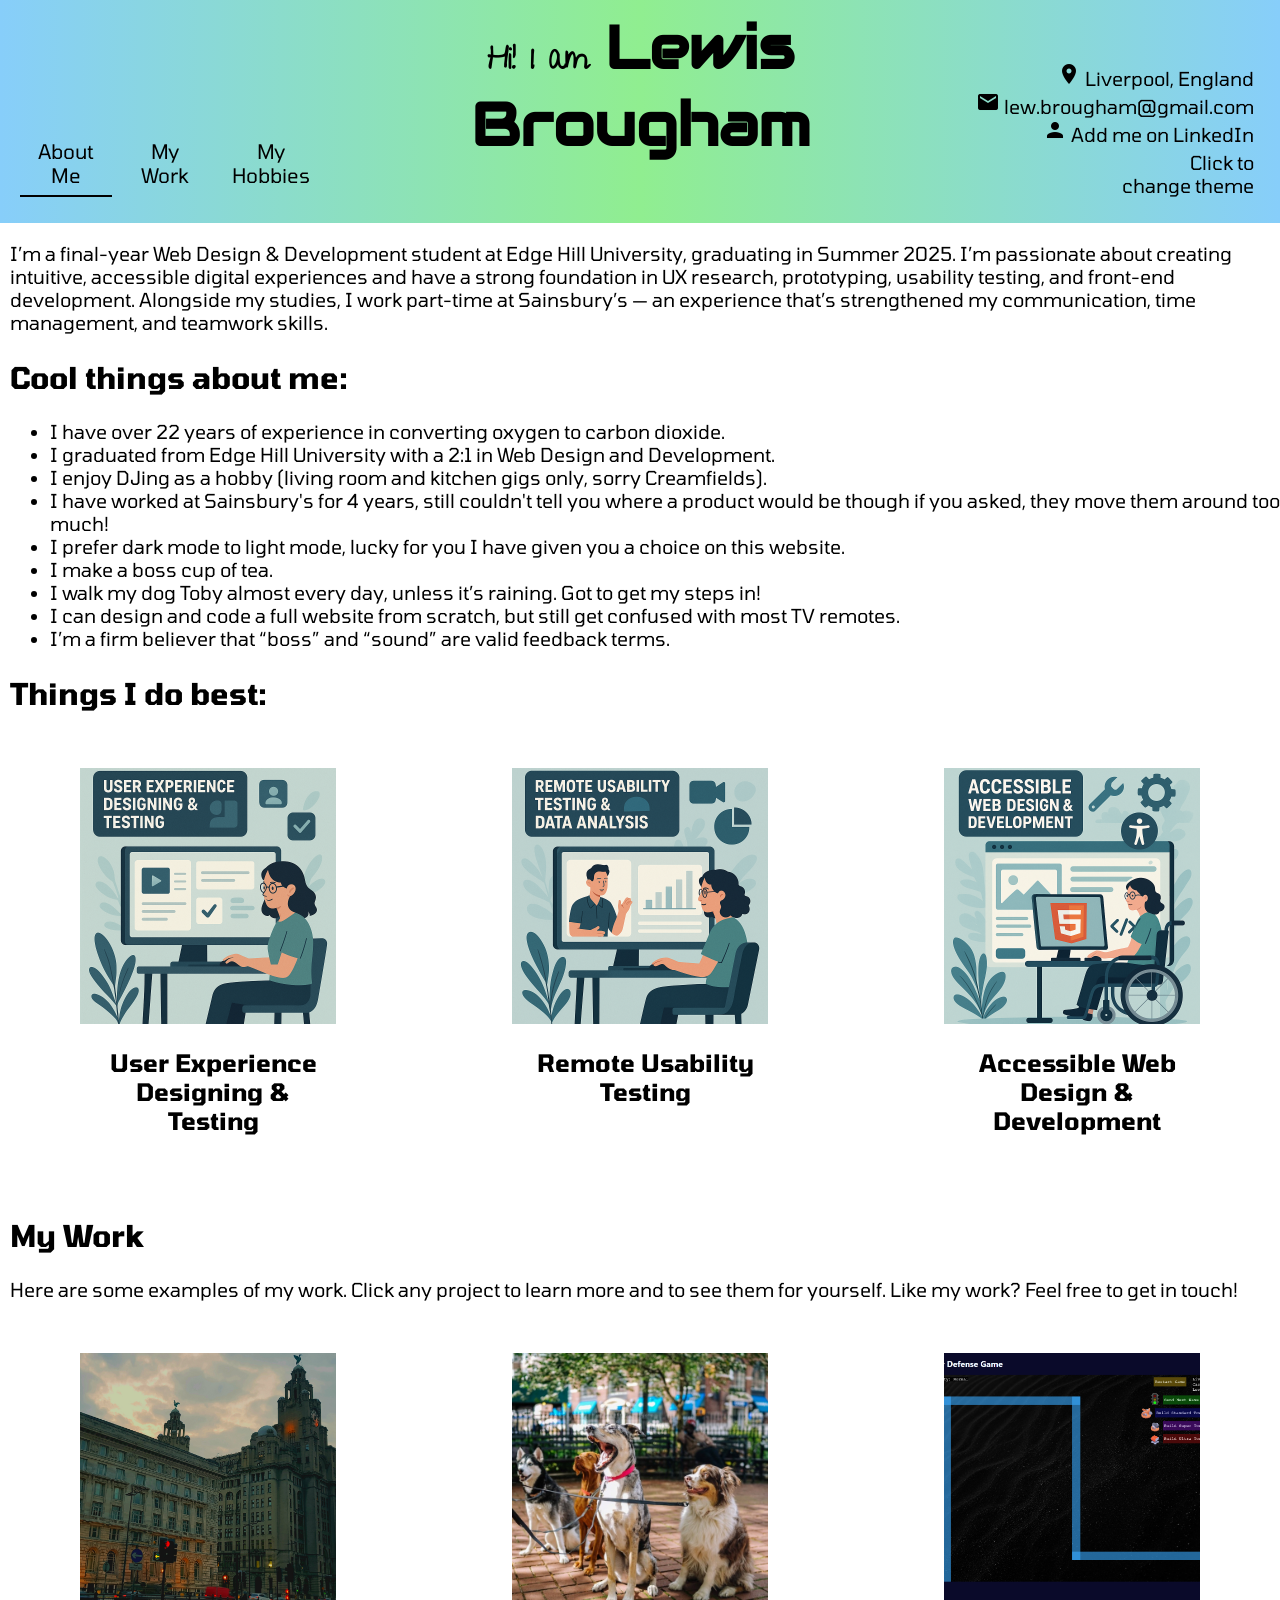
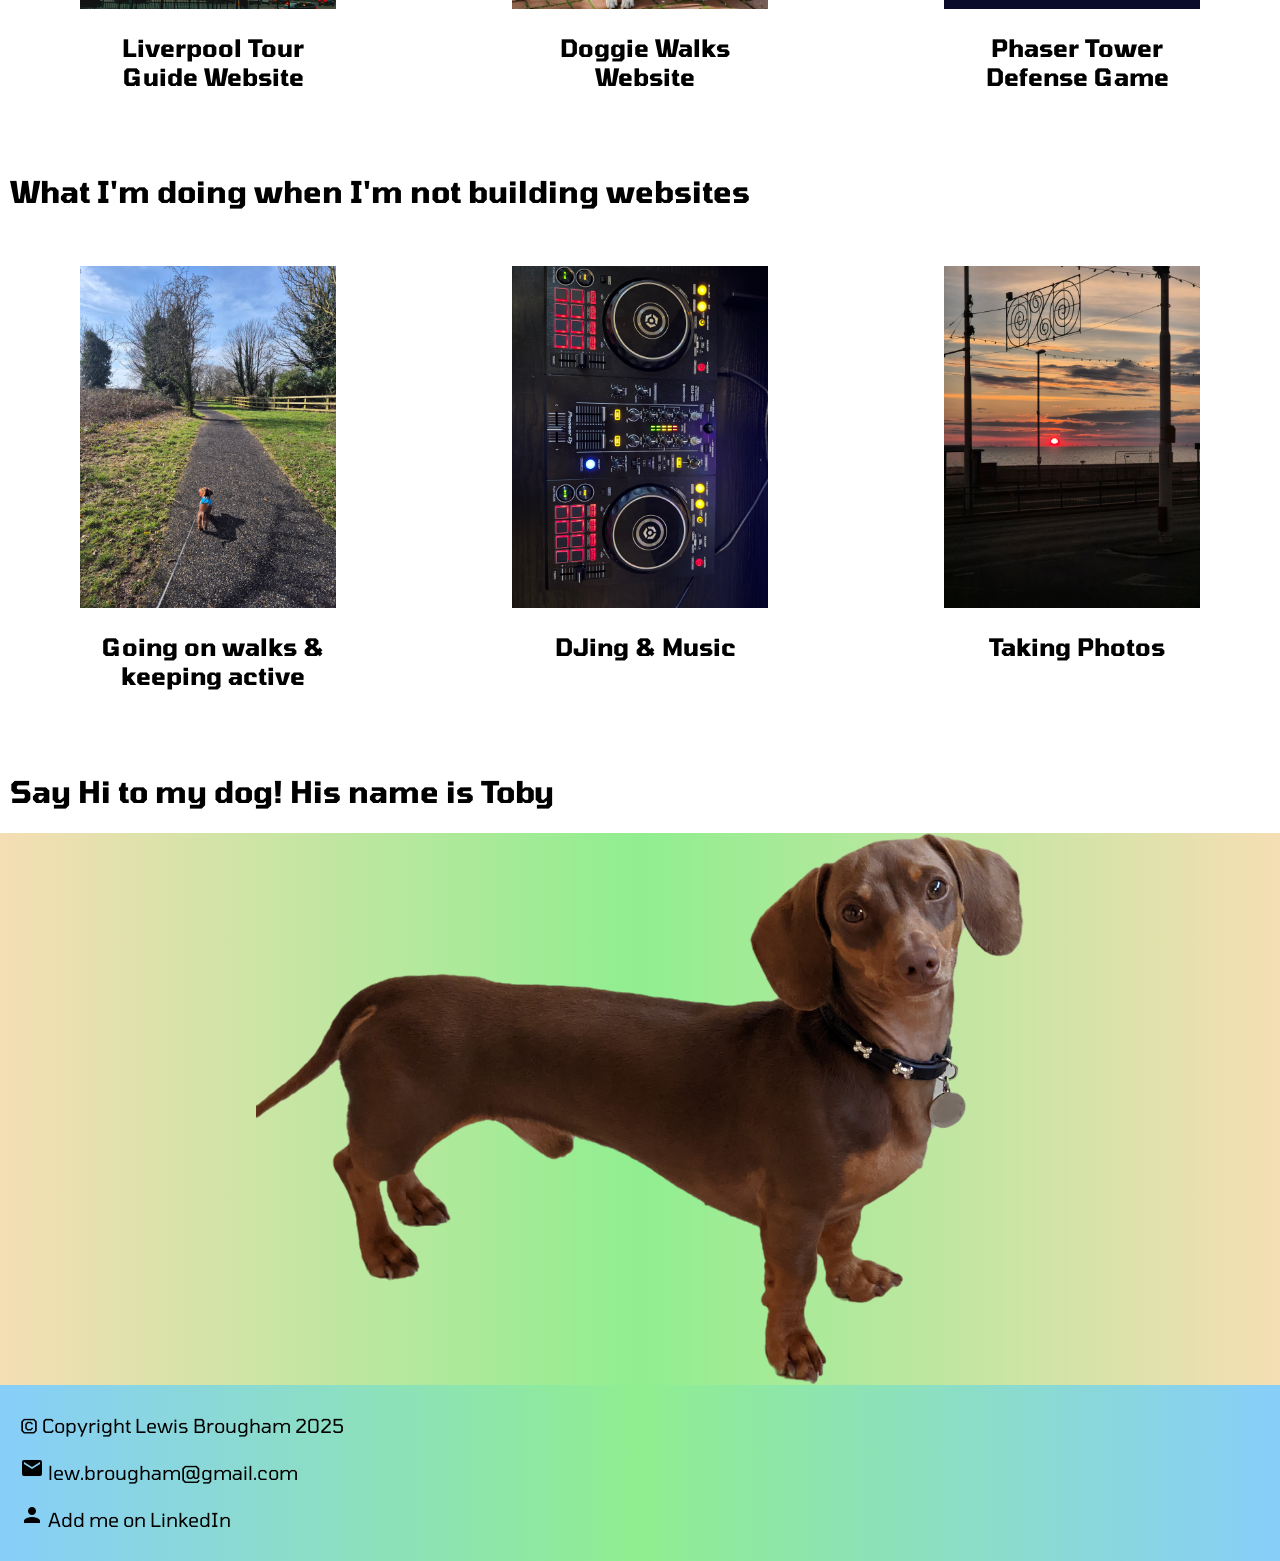
==== index.html @ cde007fc "list edited" ====
<!DOCTYPE html>
<html lang="en">
<head>
    <meta charset="UTF-8">
    <meta name="viewport" content="width=device-width, initial-scale=1.0">
    <title>Lewis Brougham Professional Portfolio</title>
    <link rel="stylesheet" href="styles/style.css">
    <link rel="stylesheet" href="styles/grid.css">
    <script src="js/theme.js"></script>
    <script src="js/app.js"></script>
    <link rel="stylesheet" href="https://fonts.googleapis.com/icon?family=Material+Icons">
</head>
<body>
    <header>
        <nav>
            <ul>
                <li class="navactive"><a href="index.html">About Me</a></li>
                <li><a href="#mywork">My Work</a></li>
                <li><a href="#hobbies">My Hobbies</a></li>
            </ul>
        </nav>
        <section>
            <h1><span class="intro">Hi! I am </span>Lewis Brougham</h1>
        </section>
        <ul class="contact">
            <li><i class="material-icons">place</i> Liverpool, England</li>
            <li><i class="material-icons">mail</i> lew.brougham@gmail.com</li>
            <li><a href="https://www.linkedin.com/in/lewis-brougham/" target="_blank"><i class="material-icons">person</i> Add me on LinkedIn</a></li>
            <li id="theme-toggle"><i class="material-icons">dark_mode</i> Click to change theme</li>
        </ul>
    </header>
<p>I’m a final-year Web Design & Development student at Edge Hill University, graduating in Summer 2025. I’m passionate about creating intuitive, 
    accessible digital experiences and have a strong foundation in UX research, prototyping, usability testing, and front-end development.
    Alongside my studies, I work part-time at Sainsbury’s — an experience that’s strengthened my communication, time management, and teamwork skills.</p>
<h2>Cool things about me:</h2>    
<ul>
    <li>I have over 22 years of experience in converting oxygen to carbon dioxide.</li>
    <li>I graduated from Edge Hill University with a 2:1 in Web Design and Development.</li>
    <li>I enjoy DJing as a hobby (living room and kitchen gigs only, sorry Creamfields).</li>
    <li>I have worked at Sainsbury's for 4 years, still couldn't tell you where a product would be though if you asked, they move them around too much!</li>
    <li>I prefer dark mode to light mode, lucky for you I have given you a choice on this website.</li>
    <li>I make a boss cup of tea.</li>
    <li>I walk my dog Toby almost every day, unless it’s raining. Got to get my steps in!</li>
    <li>I can design and code a full website from scratch, but still get confused with most TV remotes.</li>
    <li>I’m a firm believer that “boss” and “sound” are valid feedback terms.</li>
</ul>
<h2>Things I do best:</h2>
<article class="about">
    <figure class="skill">
        <figure class="skillhead">
            <h3>User Experience Designing & Testing</h3>
            <img class="gridimg" src="assets/ux.png" alt="Image of User Experience Designing & Testing">
        </figure>
            <p>During my Fundamentals of UX Design module at university, I conducted a UX study on a Virtual Learning Environment (VLE) to evaluate user preferences and pain points of the system. 
                To gather insights, I designed and distributed  user surveys to users of this system. Ensuring that the questions they contained were unbiased and carefully considered.</p>
            <p>Using the survey data, I gathered multiple redesign concepts using the Crazy 8’s method, refining the most suitable concept into a more detailed sketch. 
                I then developed a wireframe incorporating real content that would be in the VLE, followed by a fully interactive prototype in Figma for testing purposes.</p>
            <p>To assess usability of my proposed redesign, I conducted Think-Aloud testing with users of the original VLE, gathering feedback on improvements and potential new issues. The results were compiled into a report, 
                which contained the processes of analysing user preferences, the redesign development, and a conclusion of whether the proposed VLE effectively addressed identified pain points while ensuring no new usability concerns were introduced.</p>
    </figure>
    <figure class="skill">
        <figure class="skillhead">
            <h3>Remote Usability Testing</h3>
            <img class="gridimg" src="assets/usability.png" alt="Image of Remote Usability Testing & Data Analysis">
        </figure>
            <p>Following on from my Fundamentals of UX module. I completed a Usability Testing & Data Analysis module, which introduced me to testing websites without access to real users</p>
            <p>I conducted a usability assessment of a website to identify usability, accessibility, and performance issues. Unlike my previous module which relied on user surveys and direct user testing, 
                this assessment focused on analytical methods to evaluate the site without direct user involvement.</p>
            <p>I performed log analysis on the site's raw log data using Python tools such as Pandas & MatPlotLib (after firstly cleaning unnecessary data), as well as Accessibility & Performance testing using tools such as Chrome's LightHouse & ARC Toolkit.  
                A Cognitive Walkthrough was also performed to identify any issues with the site's flow. All of these methods helped to assess the overall user experience of the site with no access to users personally.
                These methods helped identify potential usability barriers, performance inefficiencies, and user flow disruptions, particularly those that could slow down or discourage users from completing actions, such as paying their deposit.</p>
            <p>As with the UX module, a report was produced containing descriptions of the usability and data analysis techniques used, as well as findings from the tests, and a comparison of the tests used and their findings. 
                Finally, proposed solutions to any issues identified were detailed, with justifications as to why these solutions would be suitable and why it is important to implement them, as well as which recommendations are the most important out of them all.</p>
    </figure>
    <figure class="skill">
        <figure class="skillhead">
            <h3>Accessible Web Design & Development</h3>
            <img class="gridimg" src="assets/accessible.png" alt="Image of Accessible Web Design & Development">
        </figure>
            <p>My Web Design & Development module in first year of university gave me the fundamental knowledge of developing accessible websites using HTML5 semantic tags.
                This module also introduced me to CSS, including CSS Grid & Flex for responsive layouts. During this module, I completed 10 small portfolio tasks to demonstrate my understanding,
                as well as the development of a full site based on screenshots of the desired design. I also created a mobile layout of this website that remains fully accessible for those viewing on mobile with smaller screens.
            </p>
            <p>I have since developed several more accessible websites, expanding my knowledge. Examples of these include a site for a fictious dog walking company where I followed a brief, and created a website according to it. 
                The goal of this website was for users to contact the company and get them business. I also created a web page for an air fryer, with it's goal to get users to purchase the product. 
            </p>
            <p>My final project at university was to create a website that stands out compared to other websites which all follow very similar design patterns to one another. My website was a tour guide to Liverpool.
                I chose to make a site on this as I found that all tourist websites were very similar to each other, which gave me ideas on how to make my one unique in comparison. I used my UX skills during this project to ensure
                that my website met the user's needs, and that my designs were suitable though unique compared to others. I also used my usability testing skills to ensure that my unique site remained fully accessible and performed properly.
            </p>
    </figure>
</article>   
<h2 id="mywork">My Work</h2>
<p>Here are some examples of my work. Click any project to learn more and to see them for yourself. Like my work? Feel free to get in touch!</p>
<article class="mywork">
    <figure class="work">
        <figure class="skillhead">
            <h3>Liverpool Tour Guide Website</h3>
            <img class="gridimg" src="assets/work1.jpg" alt="Image of User Experience Designing & Testing">
        </figure>
            <p><a class="link" href="https://scouse-liverpool-guide.netlify.app" target="_blank">Click here to view my Liverpool Tour Guide Website</a></p>
            <p>For my final project at University, I chose a project called "The Web is Boring!" in which I was tasked with designing & developing a website that stands out compared to other sites which all follow the same, standardised design patterns.
                I chose to make my website a tourist guide to the city of Liverpool, as being from there myself simplified the content gathering process tremendously. I chose this project as it gave me a great opportunity to demonstrate what I had learned
            througout the course of my degree, specifically the knowledge from the UX & Usability modules that I mentioned in my Skills section.</p>
            <p>Before starting this build, I did a desk research survey on 5 existing tourist sites to evaluate which content they provided, as well as what their designs were like. I gathered all of the content ideas into a table, 
                and found that all of the designs were very similar. All sites had the same large banner image, with a nav bar across the top. And they mostly contained the same colour schemes with blue and orange accents.
                This gave me some ideas of how to make my site stand out and be different to all of these other websites. I also conducted short user surveys and handed them to possible users of a site like this, 
                in order to get feedback on what contents they would like to see in the site.</p>
            <p>To create my unique design for the site, I started by utilising the Crazy 8's method which I learned during my UX module. This involves simply drawing out 8 low fidelity designs quickly on paper.
                The 8 designs were then narrowed down to just one which I felt was the most appropiate, and this was developed into a higher fidelity sketch with more detail. Once happy with this, I then used Figma, a prototyping tool, 
                to create an interactive prototype of the website with some real content added. This allowed me to test out the navigation system for myself to identify whether it would be suitable. I also got users to test this system to ensure it's ease of use.
            </p>
            <p>Finally the site was ready to be built. I used an evolutionary prototyping method whilst building the site, incorporating one feature at a time and testing it as i go to ensure that it works as intended. This eliminates the possibility of
                serious issues arising later on in development and taking more time to fix.
            </p>
    </figure>
    <figure class="work">
        <figure class="skillhead">
            <h3>Doggie Walks Website</h3>
            <img class="gridimg" src="assets/work2.jpg" alt="Image of Remote Usability Testing & Data Analysis">
        </figure>
            <p><a class="link" href="https://doggiewalkscouk-cis3159.netlify.app" target="_blank">Click here to view my Doggie Walks Website</a></p>
            <p>This website is based off a client brief I was provided with for a fictious dog walking company. I was provided with all of the content the client wished to be included in the site.
                The client also mentioned some design elements they wished to see, such as pastel colour scheme with mainly light blue tones, as well as paw patterns being added to the background.
                I was also provided with 5 other dog walking sites which the client liked, and elements of them which they would like to see in this site.</p>
            <p>My reason for choosing to do this project is to show that I am capable of interpreting a brief from a client in the real world, as this is as close as I was able to get to this experience during my time at University.
                I was also able to demonstrate my UX & Usability skills in this project, as well as semantic, accessible web coding.</p>
            <p>The process of developing this site was similar to the project one, however I did not have to perform the desk research survey or gather the content myself, as the client had already done this for me.
                I started with the Crazy 8's designs, and picked one of these to draw again in higher detail. An interactive prototype was then created in Figma, and shown to the client (my tutor) 
                to ensure that they approved of the design before I started building it.</p>
            <p>The build itself again used the Evolutionary Prototyping Methodology, which ensured that each feature worked as intended before moving onto the next 
                to prevent further delays and issues as development went on.</p>
    </figure>
    <figure class="work">
        <figure class="skillhead">
            <h3>Phaser Tower Defense Game</h3>
            <img class="gridimg" src="assets/work4.png" alt="Image of Accessible Web Design & Development">
        </figure>
            <p><a class="link" href="https://accessible-tower-defense-game-robot-j.netlify.app" target="_blank">Click here to view & play my Phaser Tower Defense Game</a></p>
            <p>This is a game I had to design & develop during my Mobile Applications & Games Development module at University. I was tasked to use the Phaser JavaScript framework to develop a game that implemented a series of features,
                which are as follows: A main menu which allows the user to select the game type/difficulty, Particle effects, Score tracking, Collision detection, Achievements to award the player as they progress, and a difficulty modifier with 3 modes; Easy Medium & Hard.
            </p>
            <p>I chose to develop a Tower Defense game as it is able to effectively accomodate the required features, and I enjoyed the gameplay of other similar games such as Bloons TD, so decided to create my own.
                As well as the difficulty selector with the 3 levels, the game also features progressive difficulty mechanics, which makes the enemies faster & tougher as the level increases. Particle effects were used on both the towers as they shoot,
                as well as enemies when they are eliminated.
            </p>
            <p>Prior to developing this game, I designed a flowchart to plan how the game loop would work. This simplified the development process as it allowed me to understand how the game was to work before building it in the code.
                As with my other projects, I used a prototyping methodology, where I implemented one feature and got it working perfect before moving on to the next. This helped to prevent any issues arising later on in the game development.
            </p>
    </figure>
</article>   
<h2 id="hobbies">What I'm doing when I'm not building websites</h2> 
<article class="about">
    <figure class="skill">
        <figure class="skillhead">
            <h3>Going on walks & keeping active</h3>
            <img class="gridimg" src="assets/dog-walk.jpg" alt="IImage of Toby (my dog) on a walk in the park with fields and the sun is shining">
        </figure>
            <p>I enjoy going on walks. I do this almost every day which helps me to keep fit & active whilst also giving me time to clear my mind. 
                My dog Toby accompanys me on these walks, although he doesn't approve sometimes, especially if its rainy or cold!</p>
            <p>I also enjoy going swimming and the steam room & sauna, whether this be at my local centre or elsewhere. 
                Swimming really helps me to relax and clear my mind and makes me feel refreshed.</p>
    </figure>
    <figure class="skill">
        <figure class="skillhead">
            <h3>DJing & Music</h3>
            <img class="gridimg" src="assets/decks.jpg" alt="Image of my dj decks. Pioneer DDJ-400">
        </figure>
            <p>I enjoy listening & experimenting with many types of music. In my spare time I occasionally record DJ mixes, although i keep this as a hobby and do not perform at any venues.
                As a rather creative person, I enjoy playing around with different tracks and seeing which ones mix well together.</p>
    </figure>
    <figure class="skill">
        <figure class="skillhead">
            <h3>Taking Photos</h3>
            <img class="gridimg" src="assets/photo.jpg" alt="Photo I took of the sea in Blackpool with a belter sunset">
        </figure>
            <p>I like to take pictures usually when on my walks or elsewhere. I do not have a professional camera, I just use my phone for them. If you would like to view some of my favourite pictures from over the years, <a class="link" href="gallery.html">click here.</a></p>
    </figure>
</article>
<h2>Say Hi to my dog! His name is Toby</h2>
<figure id="tobybg">
    <img  id="toby" src="assets/toby2.png" alt="A picture of my Daschund dog called Toby">
</figure>
<footer>
    <p>© Copyright Lewis Brougham 2025</p>
    <p><i class="material-icons">mail</i> lew.brougham@gmail.com</p>
    <p><a href="https://www.linkedin.com/in/lewis-brougham/" target="_blank"><i class="material-icons">person</i> Add me on LinkedIn</a></p>
</footer>
</body>
</html>
---- styles/style.css ----
/* Default light theme */
@import url('https://fonts.googleapis.com/css2?family=Tomorrow:ital,wght@0,100;0,200;0,300;0,400;0,500;0,600;0,700;0,800;0,900;1,100;1,200;1,300;1,400;1,500;1,600;1,700;1,800;1,900&display=swap');
@import url('https://fonts.googleapis.com/css2?family=Give+You+Glory&display=swap');
@import url('https://fonts.googleapis.com/css2?family=Audiowide&display=swap');
html {
    scroll-behavior: smooth;
}
body {
    background-color: white;
    color: black;
    font-family: Arial, Helvetica, sans-serif;
    margin: 0;
    overflow-x: hidden;
    transition: 0.3s;
    width: 100%;
}
h2, h3, p, li{
    margin-left: 10px;
    font-family: "Tomorrow", sans-serif;
}
h2 {
    font-size: 30px;
}
h3 {
    font-size: 24px;
}
p, li {
    font-size: larger;
}
h1 {
    font-family: "Audiowide", sans-serif;
    font-weight: 700;
    font-style: normal;
    font-size: 60px;
    margin-top: 0;
  }
.intro {
    font-family: "Give You Glory", cursive;
    font-size: 0.5em;
    text-align: left;
    font-weight: bold;
    color: black;
    max-width: 4em;
    transition: 0.3s;
}
header, footer {
    background: linear-gradient(90deg, lightskyblue, lightgreen, lightskyblue, lightgreen, lightskyblue);
    background-size: 200% 200%; /* Allows for a smoother transition */
    animation: gradientAnimation 8s infinite linear;
    margin: 0;
    padding: 10px;
}
@keyframes gradientAnimation {
    0% { background-position: 0% 50%; }
    100% { background-position: 100% 50%; }
}
a {
    text-decoration: none;
    color: black;
    transition: 0.3s;
}
nav ul, .contact {
    list-style-type: none;
    font-family: "Tomorrow", sans-serif;
    margin-top: 0;
    padding: 0;
}
nav li, nav li a {
    font-size: 20px;
    padding: 4px 6px;
    display: block;
    transition: 0.3s;
}
nav ul {
    display: flex;
    align-items: center;
    justify-content: center; 
    height: auto; 
    padding: 0;
}
nav li {
    flex-grow: 1;
    text-align: center; 
    font-family: "Tomorrow", sans-serif;
}
nav li, .skillhead {
    border-bottom: 2px solid transparent;
}
nav li:hover, .skillhead:hover {
    border-bottom: 2px solid rgba(0, 0, 0, 0.5);
}
.navactive {
    border-bottom: 2px solid black;
    transition: 0.3s;
}
header {
    display: flex;
    align-items: flex-end;  
    justify-content: center; 
    text-align: center;
}
#theme-toggle {
    cursor: pointer;
}
.skill, .work {
    text-align: left;
}
.skillhead, .gallery figure {
    display: flex;
    flex-direction: column-reverse; 
    align-items: center; 
    text-align: center;
    transition: 0.3s;
}
.gallery h2 {
    min-height: 2.5em;
}
.skill img, .mywork img, .gallery img {
    max-width: 100%;
    transition: 0.3s;
}
.gallery {
    gap: 1em;
}
.skill p {
    max-height: 0px;  
    opacity: 0;  
    overflow: hidden;  
    transition: max-height 0.3s ease-out, opacity 0.3s ease-out, margin 0.3s ease-out;
    margin: 0; 
}
.skill p.active {
    max-height: 100%; 
    opacity: 1;
    margin: 10px 0; 
}
.skillhead img:hover {
    filter: brightness(80%); 
}
#toby {
    width: 60%;
}
#tobybg {
    display: flex; 
    justify-content: center; 
    align-items: center; 
    width: 100%;
    background: linear-gradient(90deg, wheat, lightgreen, wheat, lightgreen, wheat);
    background-size: 200% 200%; 
    animation: gradientAnimation 2s infinite linear;
    margin: 0;
}
.mywork {
    max-width: 100%;
}
.link {
    text-decoration: none;
    color: midnightblue;
    transition: 0.3s;
    font-weight: bold;
}
.link:hover {
    color: darkgreen;
}
/* Dark mode styles */
body.dark-mode {
    background-color: #121212;
    color: white;
}
body.dark-mode .navactive {
    border-bottom: 2px solid white;
}
body.dark-mode nav li:hover, body.dark-mode .skillhead:hover {
    border-bottom: 2px solid rgba(255, 255, 255, 0.5);
}

body.dark-mode header, body.dark-mode footer {
    background: linear-gradient(90deg, midnightblue, darkgreen, midnightblue, darkgreen, midnightblue);
    background-size: 200% 200%; 
    animation: gradientAnimation 8s infinite linear;
}
body.dark-mode #tobybg {
    background: linear-gradient(90deg, rgba(165, 42, 42, 0.25), rgba(0, 100, 0, 0.25), rgba(165, 42, 42, 0.25), rgba(0, 100, 0, 0.25), rgba(165, 42, 42, 0.25));
    background-size: 200% 200%; 
    animation: gradientAnimation 2s infinite linear;
}
body.dark-mode a, body.dark-mode .intro {
    color: white;
}
body.dark-mode .skill img {
    filter: brightness(70%);
}
body.dark-mode .skillhead img:hover {
    filter: brightness(55%);
}
body.dark-mode .link {
    color: lightskyblue;
}
body.dark-mode .link:hover {
    color: lightgreen;
}


@media (min-aspect-ratio: 1/1) { /*DESKTOP STYLES*/
    #toby {
        width: 60%;
        display: block; 
        margin: 0 auto; 
    }
    .contact {
        text-align: right;
        margin-right: 1em;
    }
    .gridimg {
        width: 100%;
    }
}
@media (max-aspect-ratio: 1/1) { /*MOBILE STYLES*/
    #toby {
        width: 90%;
        display: block; 
        margin: 0 auto; 
    }
    .gridimg {
        width: 75%;
    }
}
---- styles/grid.css ----
@media (min-aspect-ratio: 1/1) {  /*desktop layouts*/
    header {
        display: grid;
        grid-template-columns: 1fr 2fr 1fr;
        grid-template-rows: 1fr;
    }
    header nav { 
        grid-column: 1;
    }
    header h1 {
        grid-column: 2;
    }
    header .contact {
        grid-column: 3;
    }
    .about,
    .gallery,
    .mywork {
        display: grid;
        grid-template-columns: 1fr 1fr 1fr;
        grid-template-rows: auto;
        gap: 1em;
    }
}
@media (max-aspect-ratio: 1/1) { /*Mobile Layouts*/
    header {
        display: grid;
        grid-template-columns: 1fr;
        grid-template-rows: 2fr 1fr 1fr;
    }
    header nav { 
        grid-row: 3;
    }
    header h1 {
        grid-row: 1;
    }
    header .contact {
        grid-row: 2;
    }
}
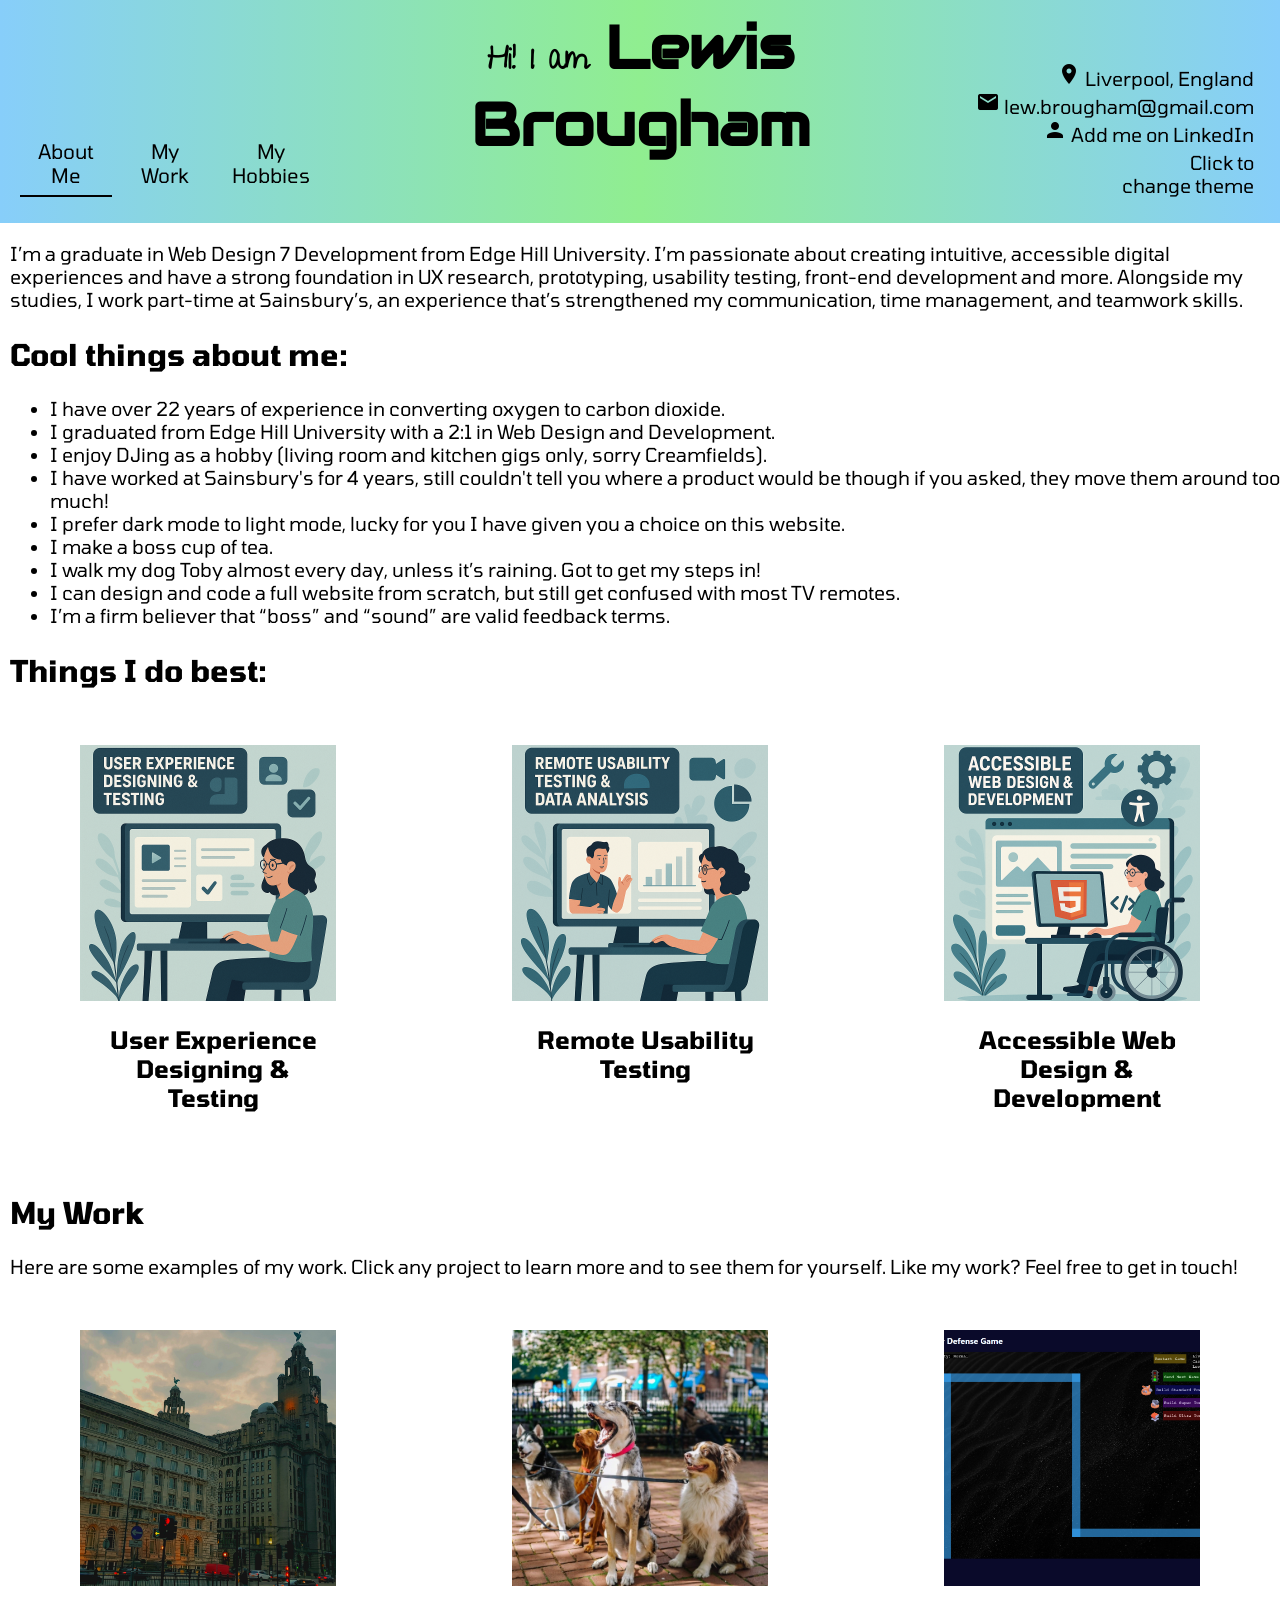
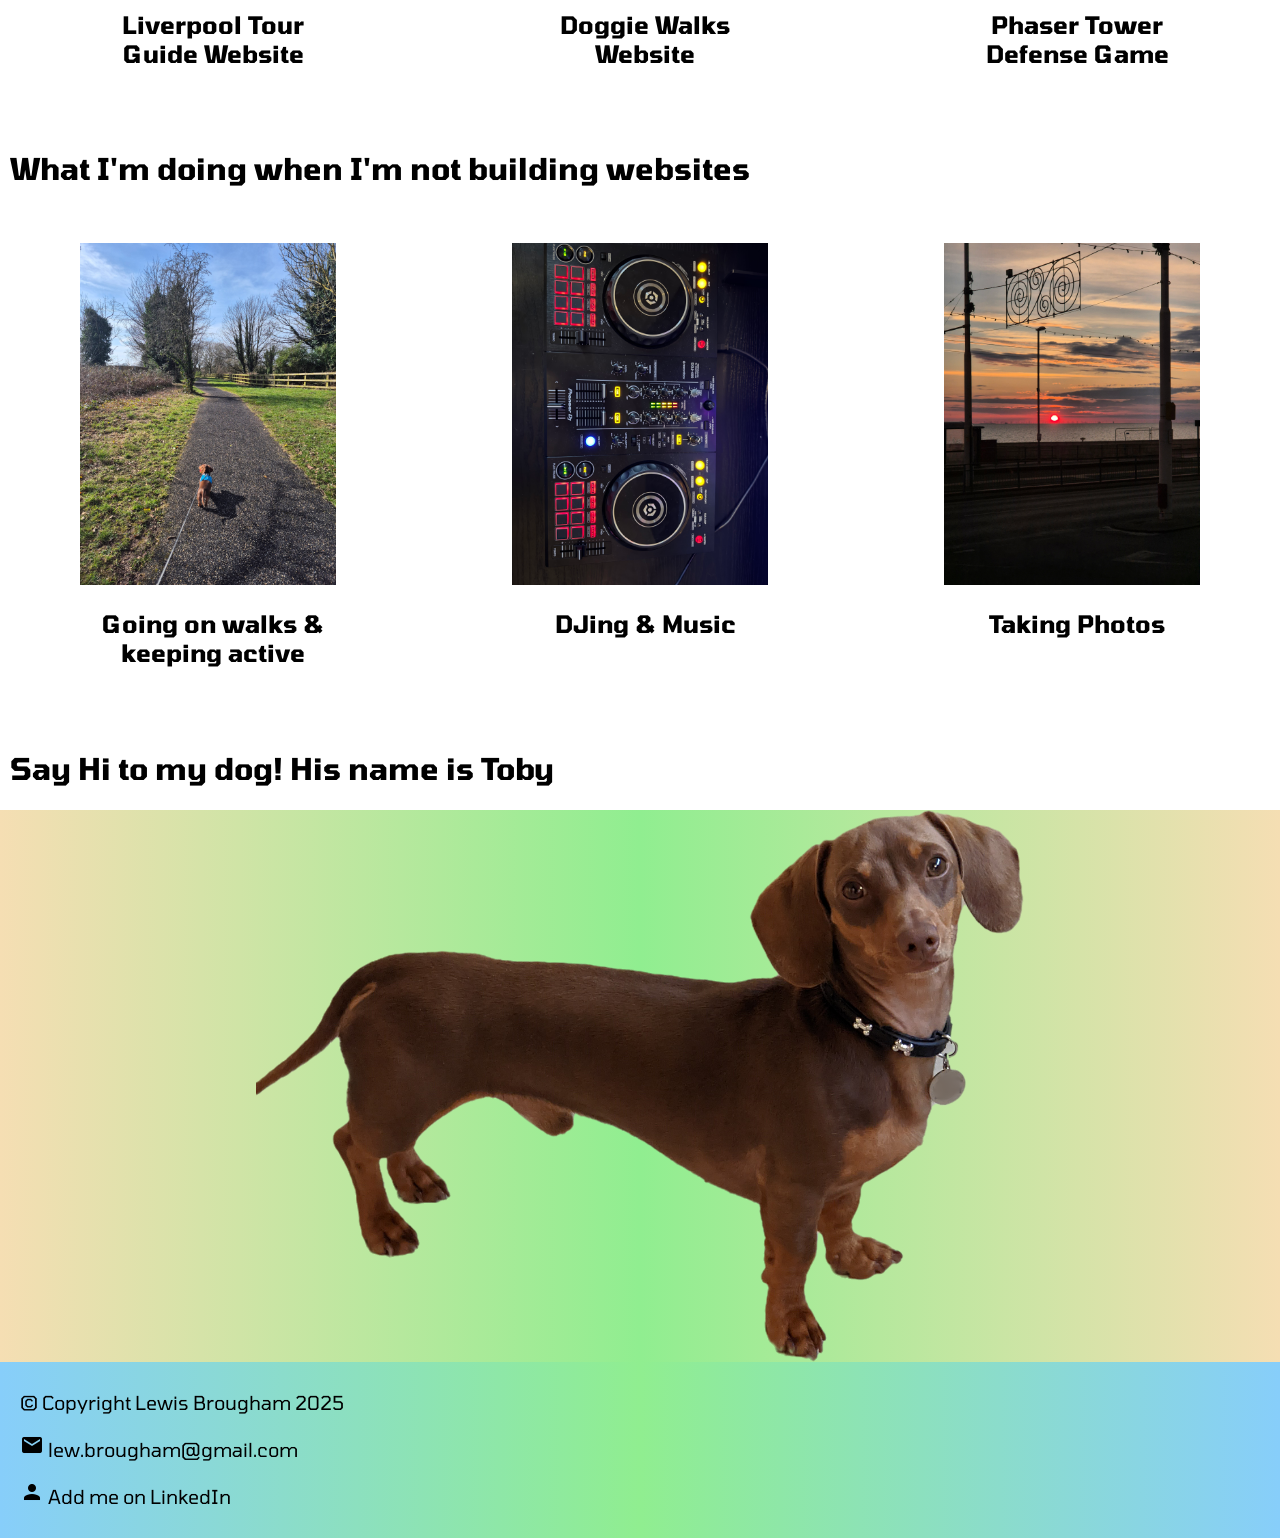
==== commit 2c71a334: "list edited" ====
--- a/index.html
+++ b/index.html
@@ -29,9 +29,9 @@
             <li id="theme-toggle"><i class="material-icons">dark_mode</i> Click to change theme</li>
         </ul>
     </header>
-<p>I’m a final-year Web Design & Development student at Edge Hill University, graduating in Summer 2025. I’m passionate about creating intuitive, 
-    accessible digital experiences and have a strong foundation in UX research, prototyping, usability testing, and front-end development.
-    Alongside my studies, I work part-time at Sainsbury’s — an experience that’s strengthened my communication, time management, and teamwork skills.</p>
+<p>I’m a graduate in Web Design 7 Development from Edge Hill University. I’m passionate about creating intuitive, 
+    accessible digital experiences and have a strong foundation in UX research, prototyping, usability testing, front-end development and more.
+    Alongside my studies, I work part-time at Sainsbury’s, an experience that’s strengthened my communication, time management, and teamwork skills.</p>
 <h2>Cool things about me:</h2>    
 <ul>
     <li>I have over 22 years of experience in converting oxygen to carbon dioxide.</li>
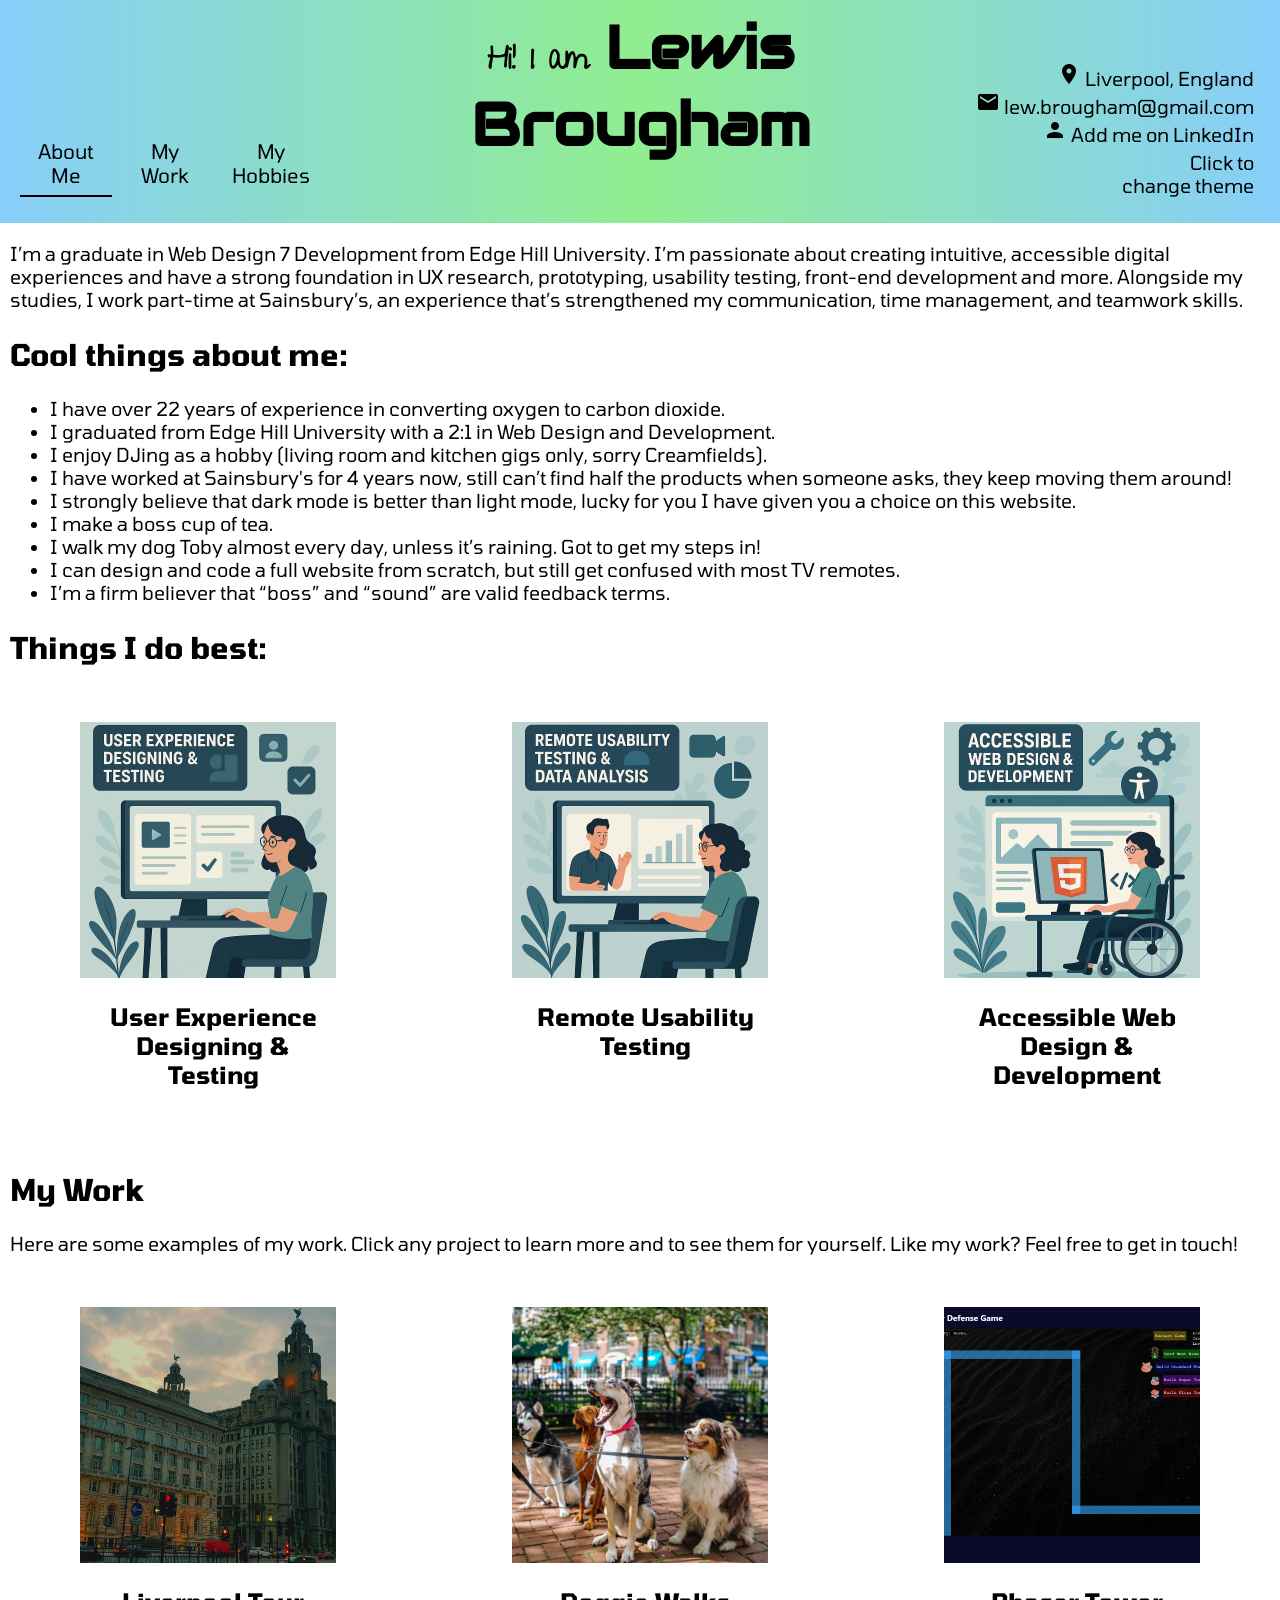
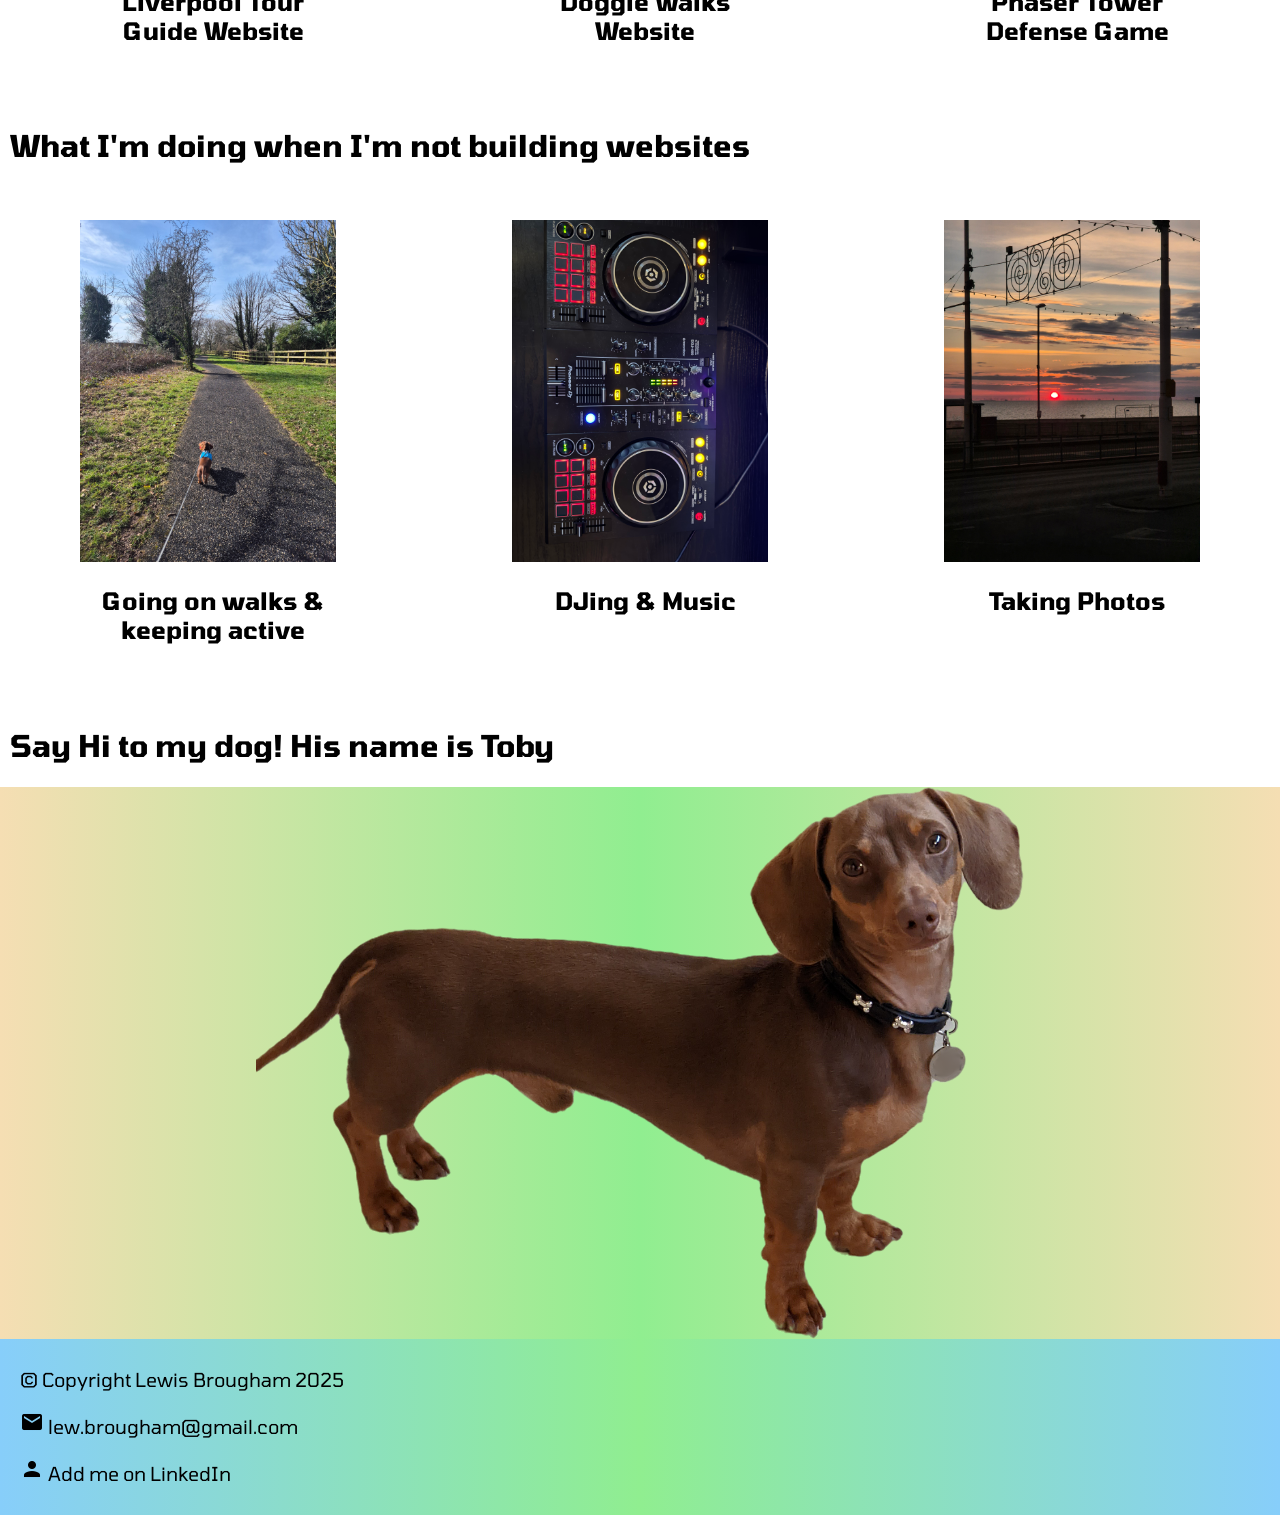
==== commit 43d1fa56: "list edited again" ====
--- a/index.html
+++ b/index.html
@@ -37,8 +37,8 @@
     <li>I have over 22 years of experience in converting oxygen to carbon dioxide.</li>
     <li>I graduated from Edge Hill University with a 2:1 in Web Design and Development.</li>
     <li>I enjoy DJing as a hobby (living room and kitchen gigs only, sorry Creamfields).</li>
-    <li>I have worked at Sainsbury's for 4 years, still couldn't tell you where a product would be though if you asked, they move them around too much!</li>
-    <li>I prefer dark mode to light mode, lucky for you I have given you a choice on this website.</li>
+    <li>I have worked at Sainsbury's for 4 years now, still can’t find half the products when someone asks, they keep moving them around!</li>
+    <li>I strongly believe that dark mode is better than light mode, lucky for you I have given you a choice on this website.</li>
     <li>I make a boss cup of tea.</li>
     <li>I walk my dog Toby almost every day, unless it’s raining. Got to get my steps in!</li>
     <li>I can design and code a full website from scratch, but still get confused with most TV remotes.</li>
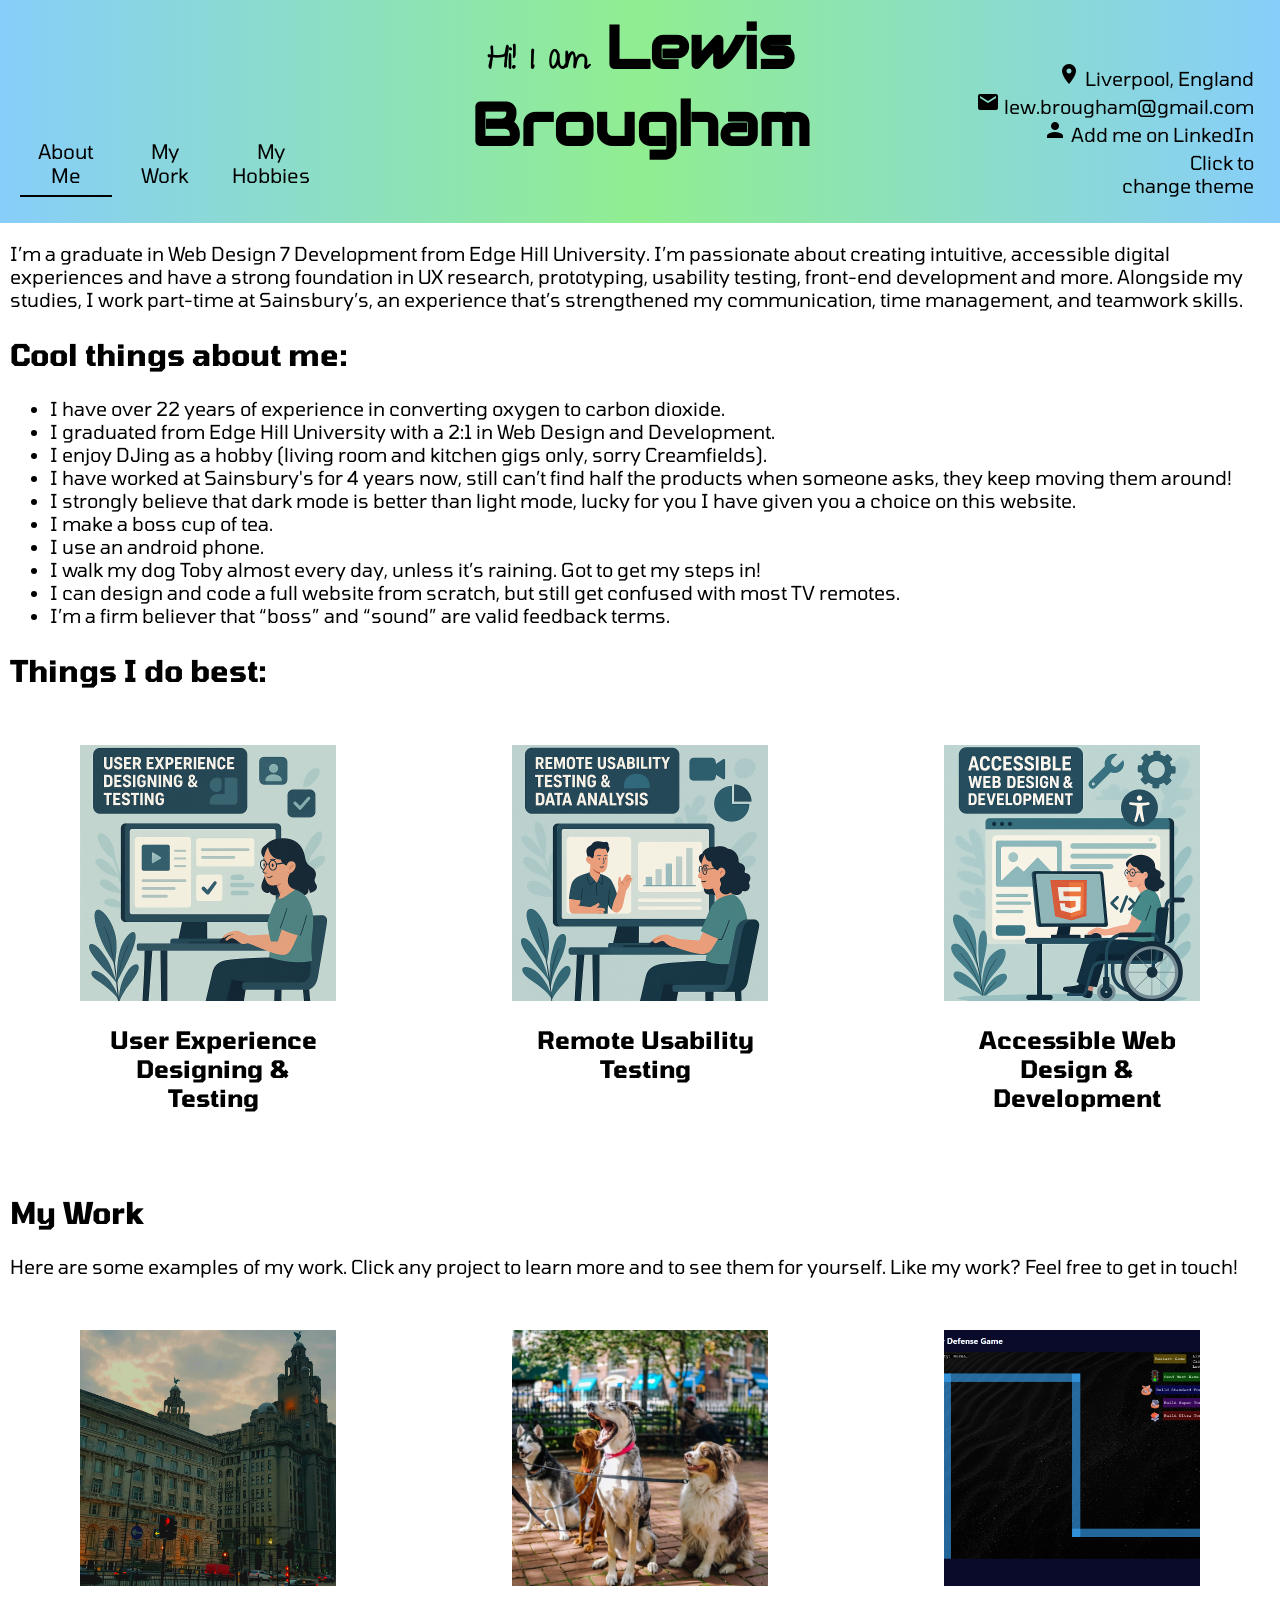
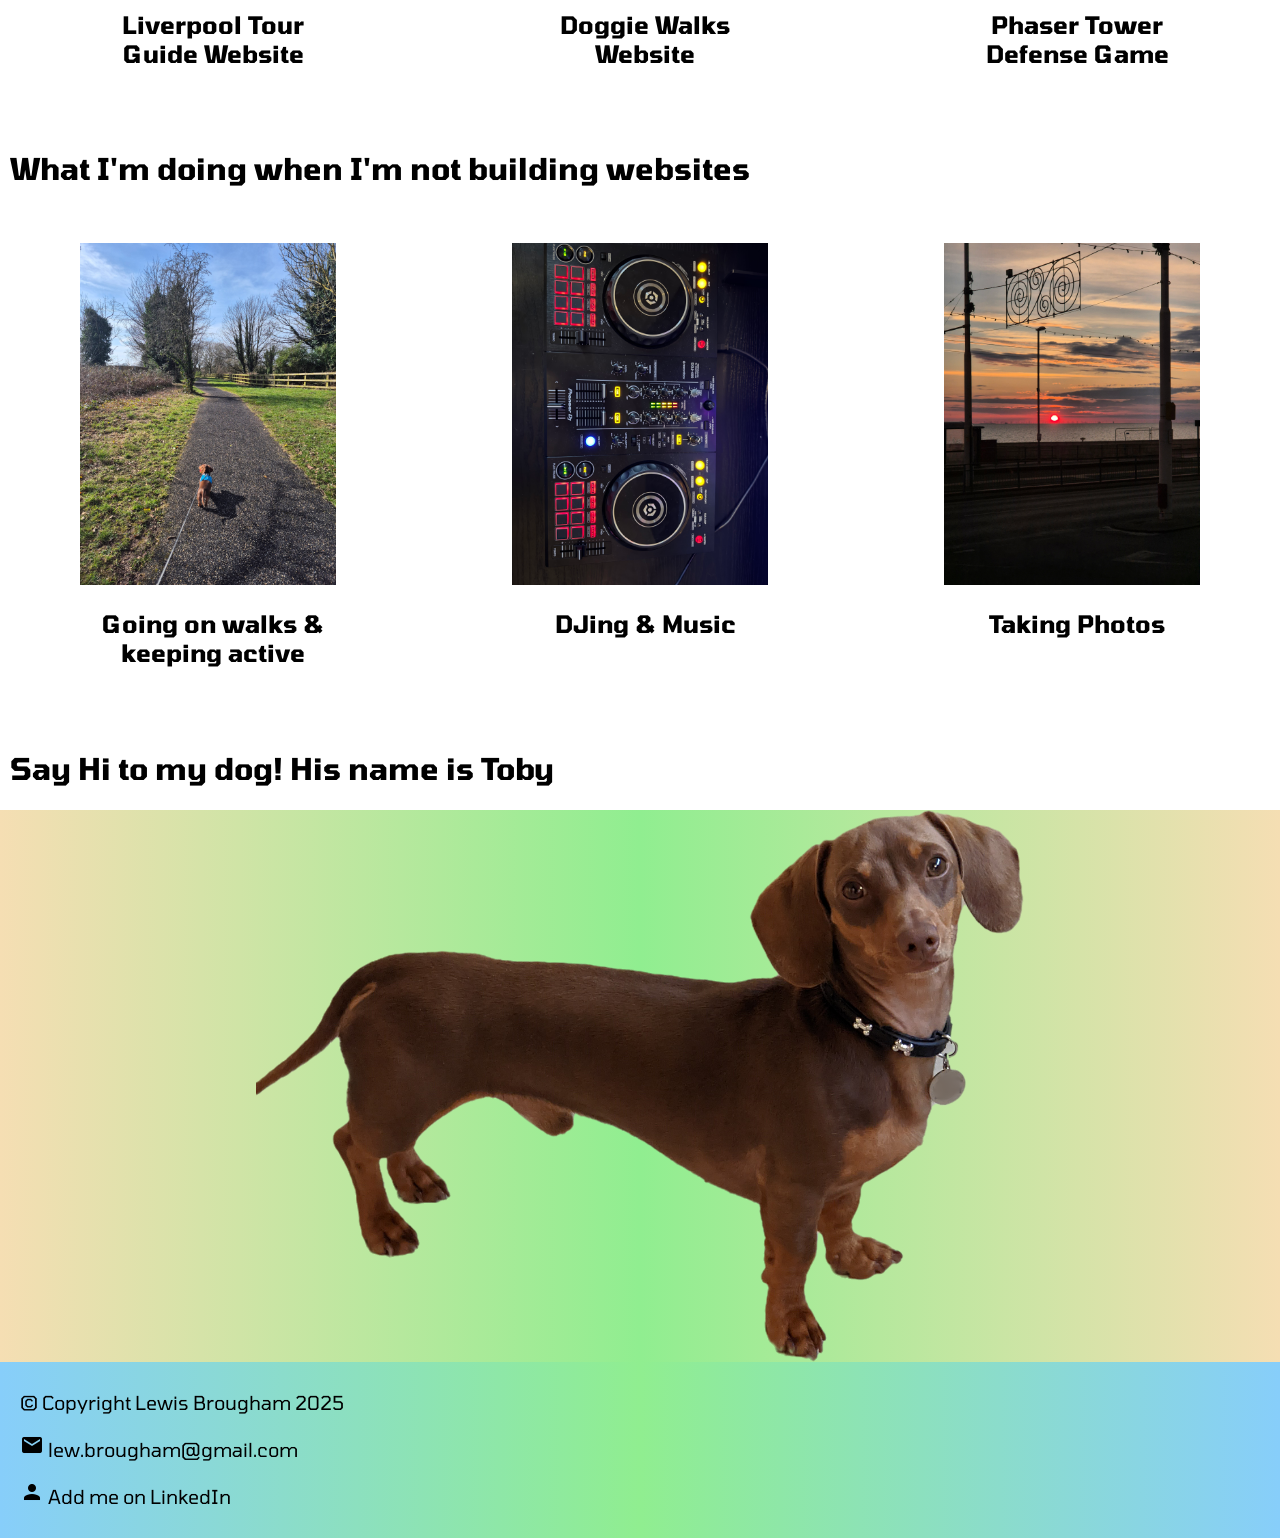
==== commit 36d4f577: "list edited again" ====
--- a/index.html
+++ b/index.html
@@ -40,6 +40,7 @@
     <li>I have worked at Sainsbury's for 4 years now, still can’t find half the products when someone asks, they keep moving them around!</li>
     <li>I strongly believe that dark mode is better than light mode, lucky for you I have given you a choice on this website.</li>
     <li>I make a boss cup of tea.</li>
+    <li>I use an android phone.</li>
     <li>I walk my dog Toby almost every day, unless it’s raining. Got to get my steps in!</li>
     <li>I can design and code a full website from scratch, but still get confused with most TV remotes.</li>
     <li>I’m a firm believer that “boss” and “sound” are valid feedback terms.</li>
@@ -156,25 +157,23 @@
             <h3>Going on walks & keeping active</h3>
             <img class="gridimg" src="assets/dog-walk.jpg" alt="IImage of Toby (my dog) on a walk in the park with fields and the sun is shining">
         </figure>
-            <p>I enjoy going on walks. I do this almost every day which helps me to keep fit & active whilst also giving me time to clear my mind. 
-                My dog Toby accompanys me on these walks, although he doesn't approve sometimes, especially if its rainy or cold!</p>
-            <p>I also enjoy going swimming and the steam room & sauna, whether this be at my local centre or elsewhere. 
-                Swimming really helps me to relax and clear my mind and makes me feel refreshed.</p>
+            <p>I enjoy going on walks, almost every day. Keeps me fit, clears me head, and gives Toby, my dog, a chance to give me that “really, mate?” look. 
+                He’s not keen if it’s raining or cold, but he tags along anyway… probably for the promise of treats when he gets home.</p>
+            <p>I also enjoy swimming, the steam room, and sauna, all on top of my chill list. Whether at my local leisurecentre or somewhere a bit posher, a few lengths and a bit of steam always leave me feeling boss and ready to tackle the day… </p>
     </figure>
     <figure class="skill">
         <figure class="skillhead">
             <h3>DJing & Music</h3>
             <img class="gridimg" src="assets/decks.jpg" alt="Image of my dj decks. Pioneer DDJ-400">
         </figure>
-            <p>I enjoy listening & experimenting with many types of music. In my spare time I occasionally record DJ mixes, although i keep this as a hobby and do not perform at any venues.
-                As a rather creative person, I enjoy playing around with different tracks and seeing which ones mix well together.</p>
+            <p>I enjoy listening to and messing about with all sorts of music on the decks. Sometimes I record a mix at home in my room. Mixing tracks is my other way of being creative and exploring which ones actually sound boss mixed together.</p>
     </figure>
     <figure class="skill">
         <figure class="skillhead">
             <h3>Taking Photos</h3>
             <img class="gridimg" src="assets/photo.jpg" alt="Photo I took of the sea in Blackpool with a belter sunset">
         </figure>
-            <p>I like to take pictures usually when on my walks or elsewhere. I do not have a professional camera, I just use my phone for them. If you would like to view some of my favourite pictures from over the years, <a class="link" href="gallery.html">click here.</a></p>
+            <p>I’m into taking photos, mostly on my walks or when I’m out and about. No fancy camera, just my phone, but sometimes I get a proper belter of a shot. If you want to see some of my favourites over the years, <a class="link" href="gallery.html">click here.</a></p>
     </figure>
 </article>
 <h2>Say Hi to my dog! His name is Toby</h2>
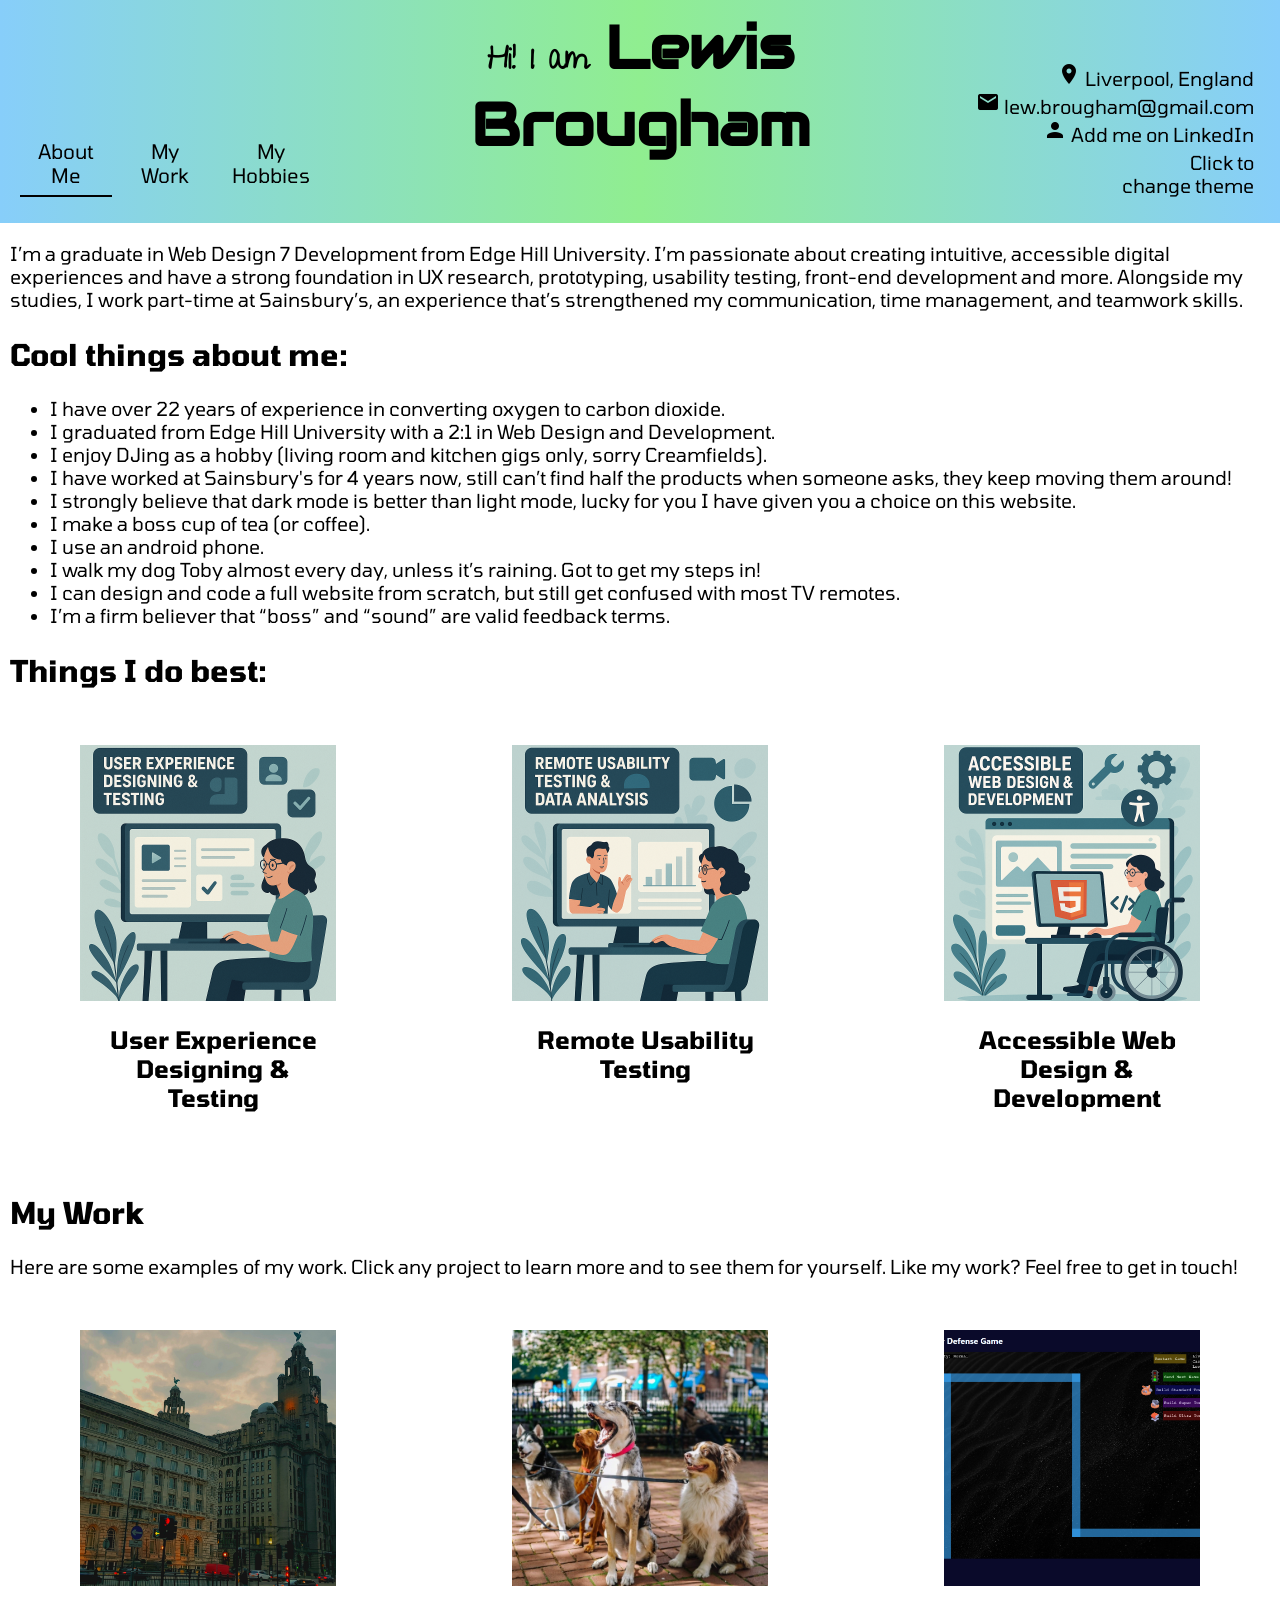
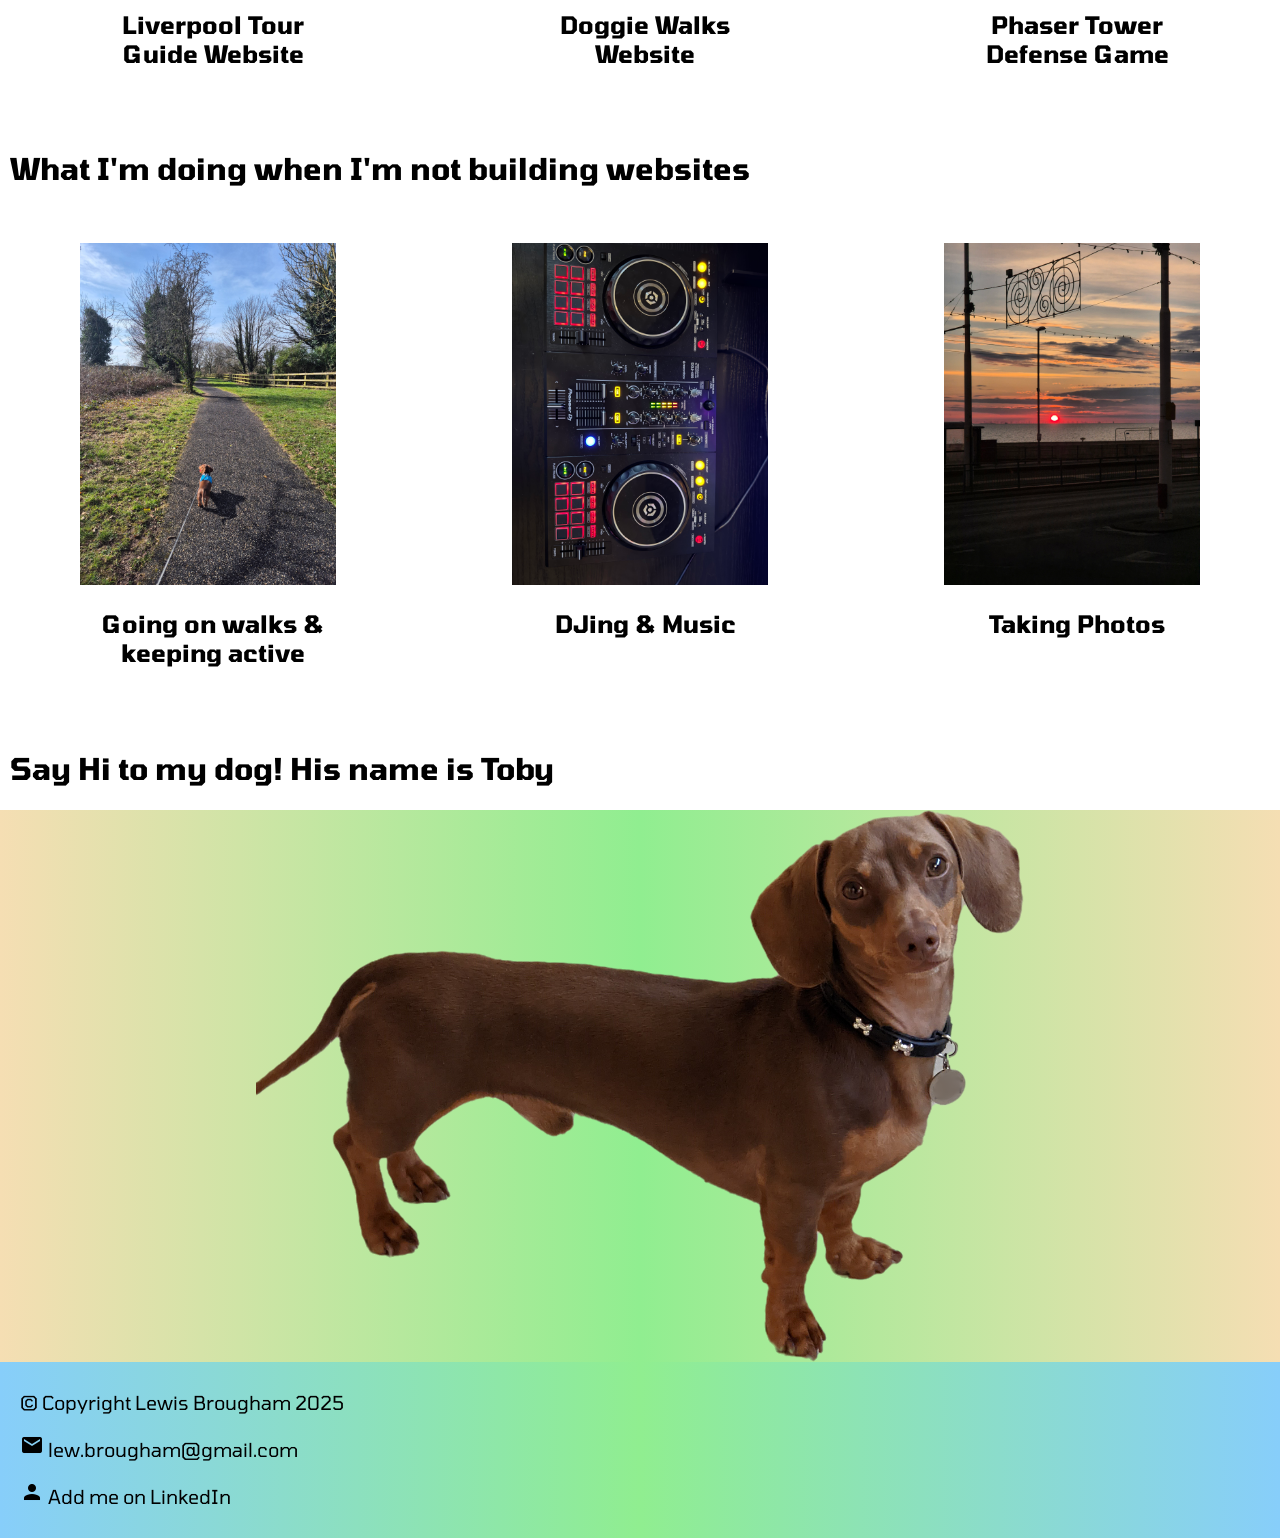
==== commit e25c4b9d: "list edited again" ====
--- a/index.html
+++ b/index.html
@@ -39,7 +39,7 @@
     <li>I enjoy DJing as a hobby (living room and kitchen gigs only, sorry Creamfields).</li>
     <li>I have worked at Sainsbury's for 4 years now, still can’t find half the products when someone asks, they keep moving them around!</li>
     <li>I strongly believe that dark mode is better than light mode, lucky for you I have given you a choice on this website.</li>
-    <li>I make a boss cup of tea.</li>
+    <li>I make a boss cup of tea (or coffee).</li>
     <li>I use an android phone.</li>
     <li>I walk my dog Toby almost every day, unless it’s raining. Got to get my steps in!</li>
     <li>I can design and code a full website from scratch, but still get confused with most TV remotes.</li>
@@ -137,7 +137,7 @@
             <h3>Phaser Tower Defense Game</h3>
             <img class="gridimg" src="assets/work4.png" alt="Image of Accessible Web Design & Development">
         </figure>
-            <p><a class="link" href="https://accessible-tower-defense-game-robot-j.netlify.app" target="_blank">Click here to view & play my Phaser Tower Defense Game</a></p>
+            <p><a class="link" href="https://accessible-tower-defense-game-robot-j.netlify.app" target="_blank">Click here to view & play my Phaser Tower Defense Game (only working on desktop currently)</a></p>
             <p>This is a game I had to design & develop during my Mobile Applications & Games Development module at University. I was tasked to use the Phaser JavaScript framework to develop a game that implemented a series of features,
                 which are as follows: A main menu which allows the user to select the game type/difficulty, Particle effects, Score tracking, Collision detection, Achievements to award the player as they progress, and a difficulty modifier with 3 modes; Easy Medium & Hard.
             </p>
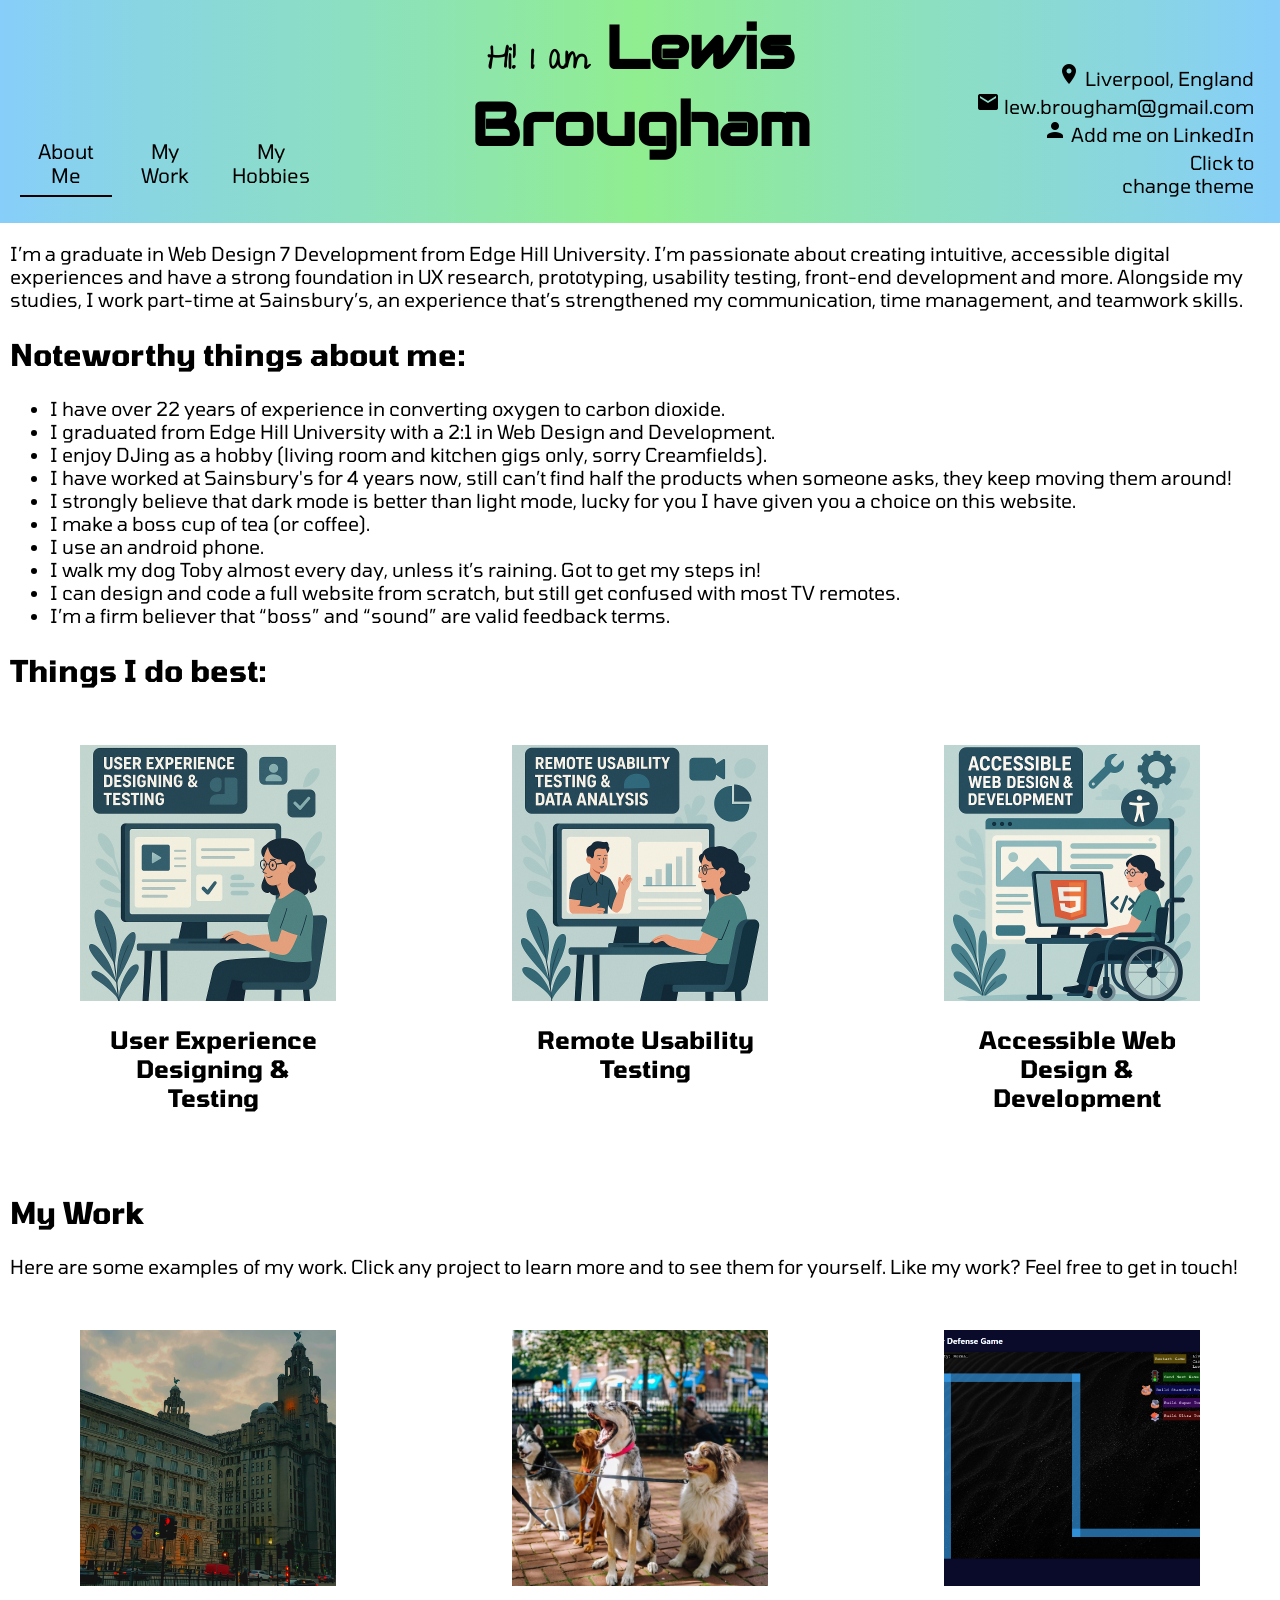
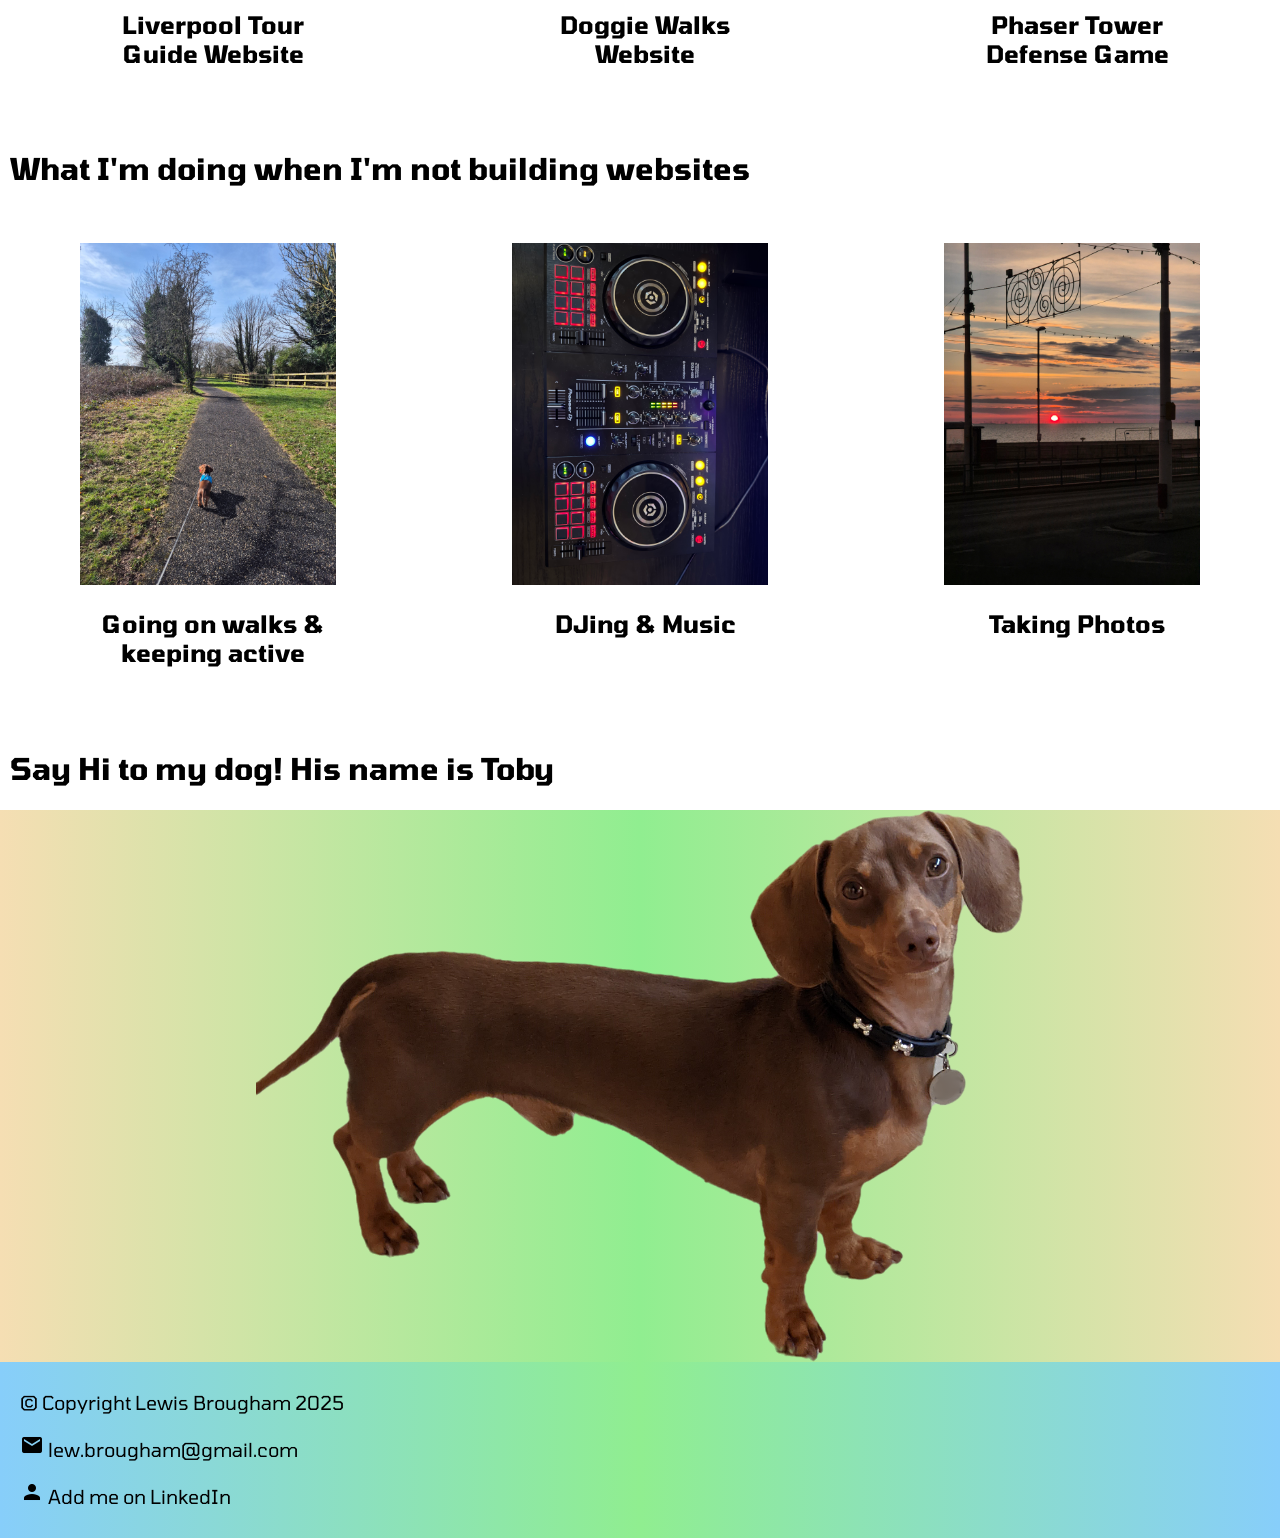
==== commit 279a413b: "list edited again" ====
--- a/index.html
+++ b/index.html
@@ -32,7 +32,7 @@
 <p>I’m a graduate in Web Design 7 Development from Edge Hill University. I’m passionate about creating intuitive, 
     accessible digital experiences and have a strong foundation in UX research, prototyping, usability testing, front-end development and more.
     Alongside my studies, I work part-time at Sainsbury’s, an experience that’s strengthened my communication, time management, and teamwork skills.</p>
-<h2>Cool things about me:</h2>    
+<h2>Noteworthy things about me:</h2>    
 <ul>
     <li>I have over 22 years of experience in converting oxygen to carbon dioxide.</li>
     <li>I graduated from Edge Hill University with a 2:1 in Web Design and Development.</li>
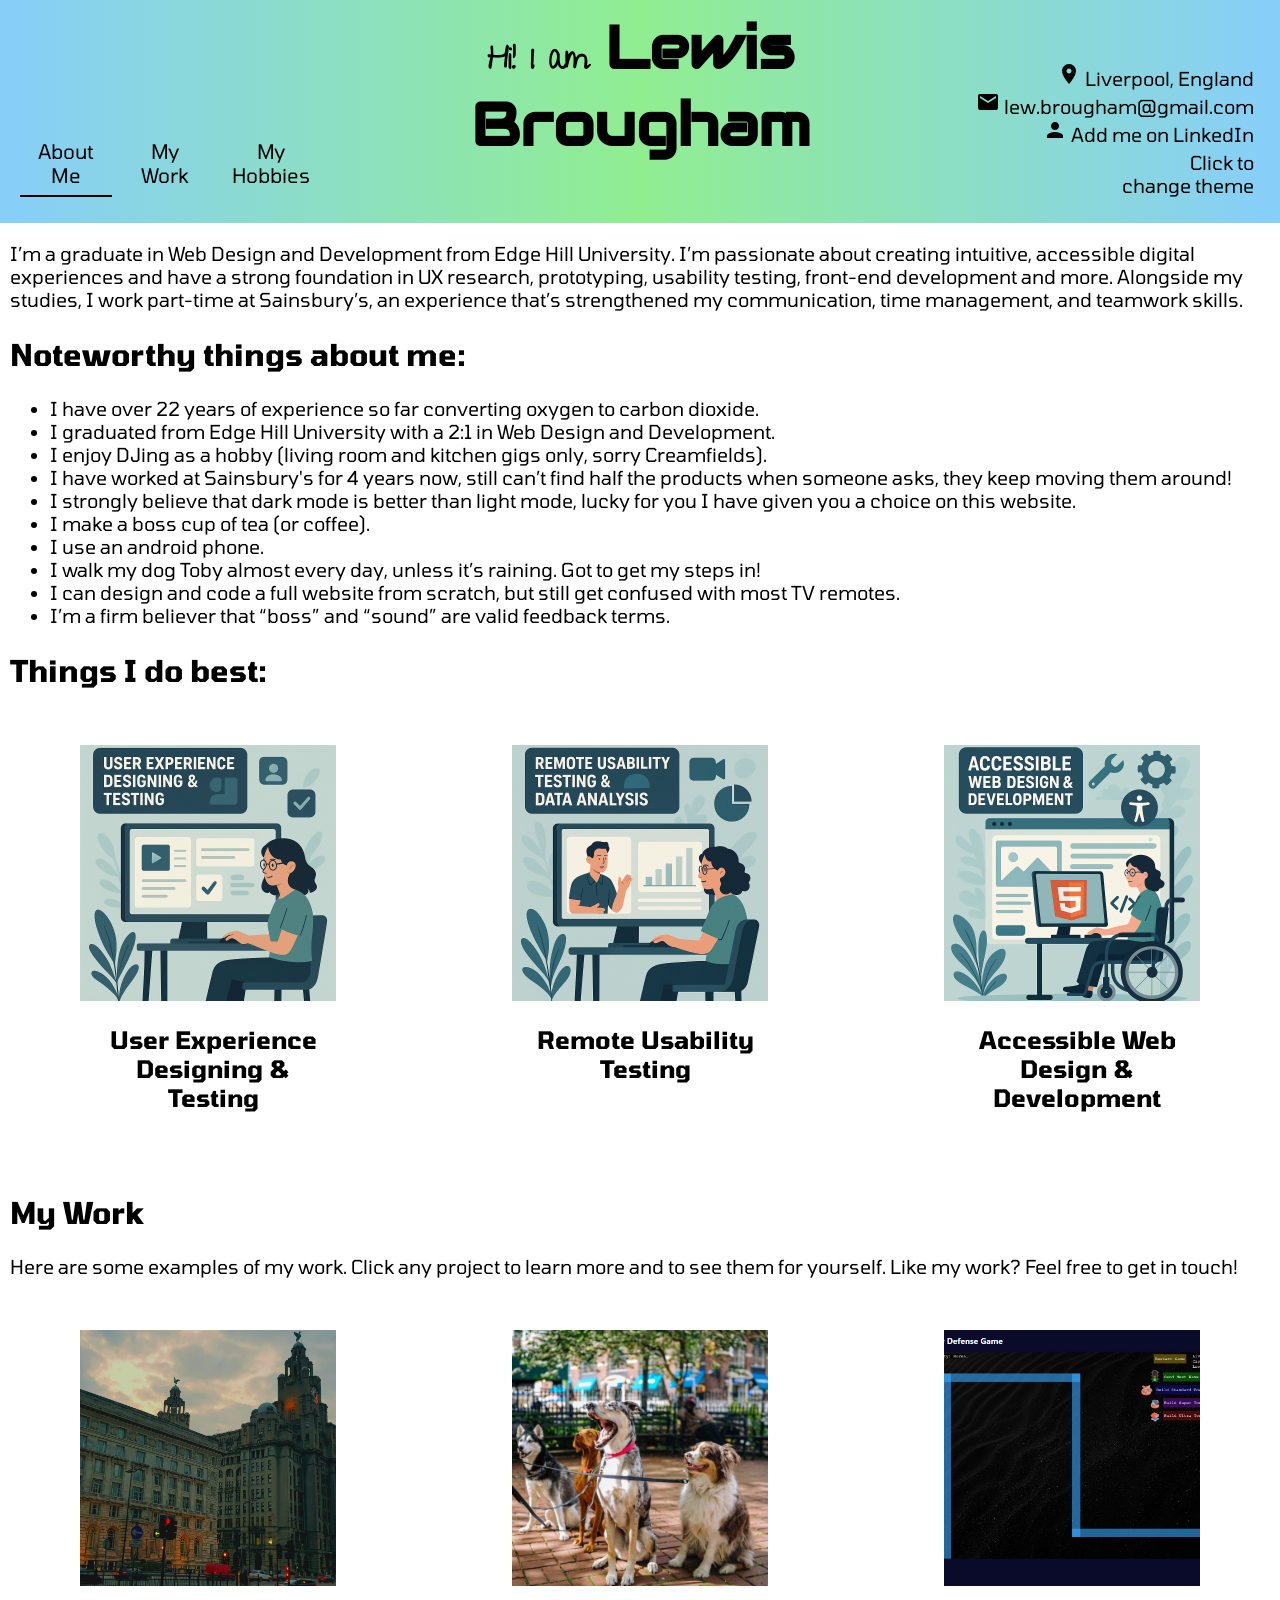
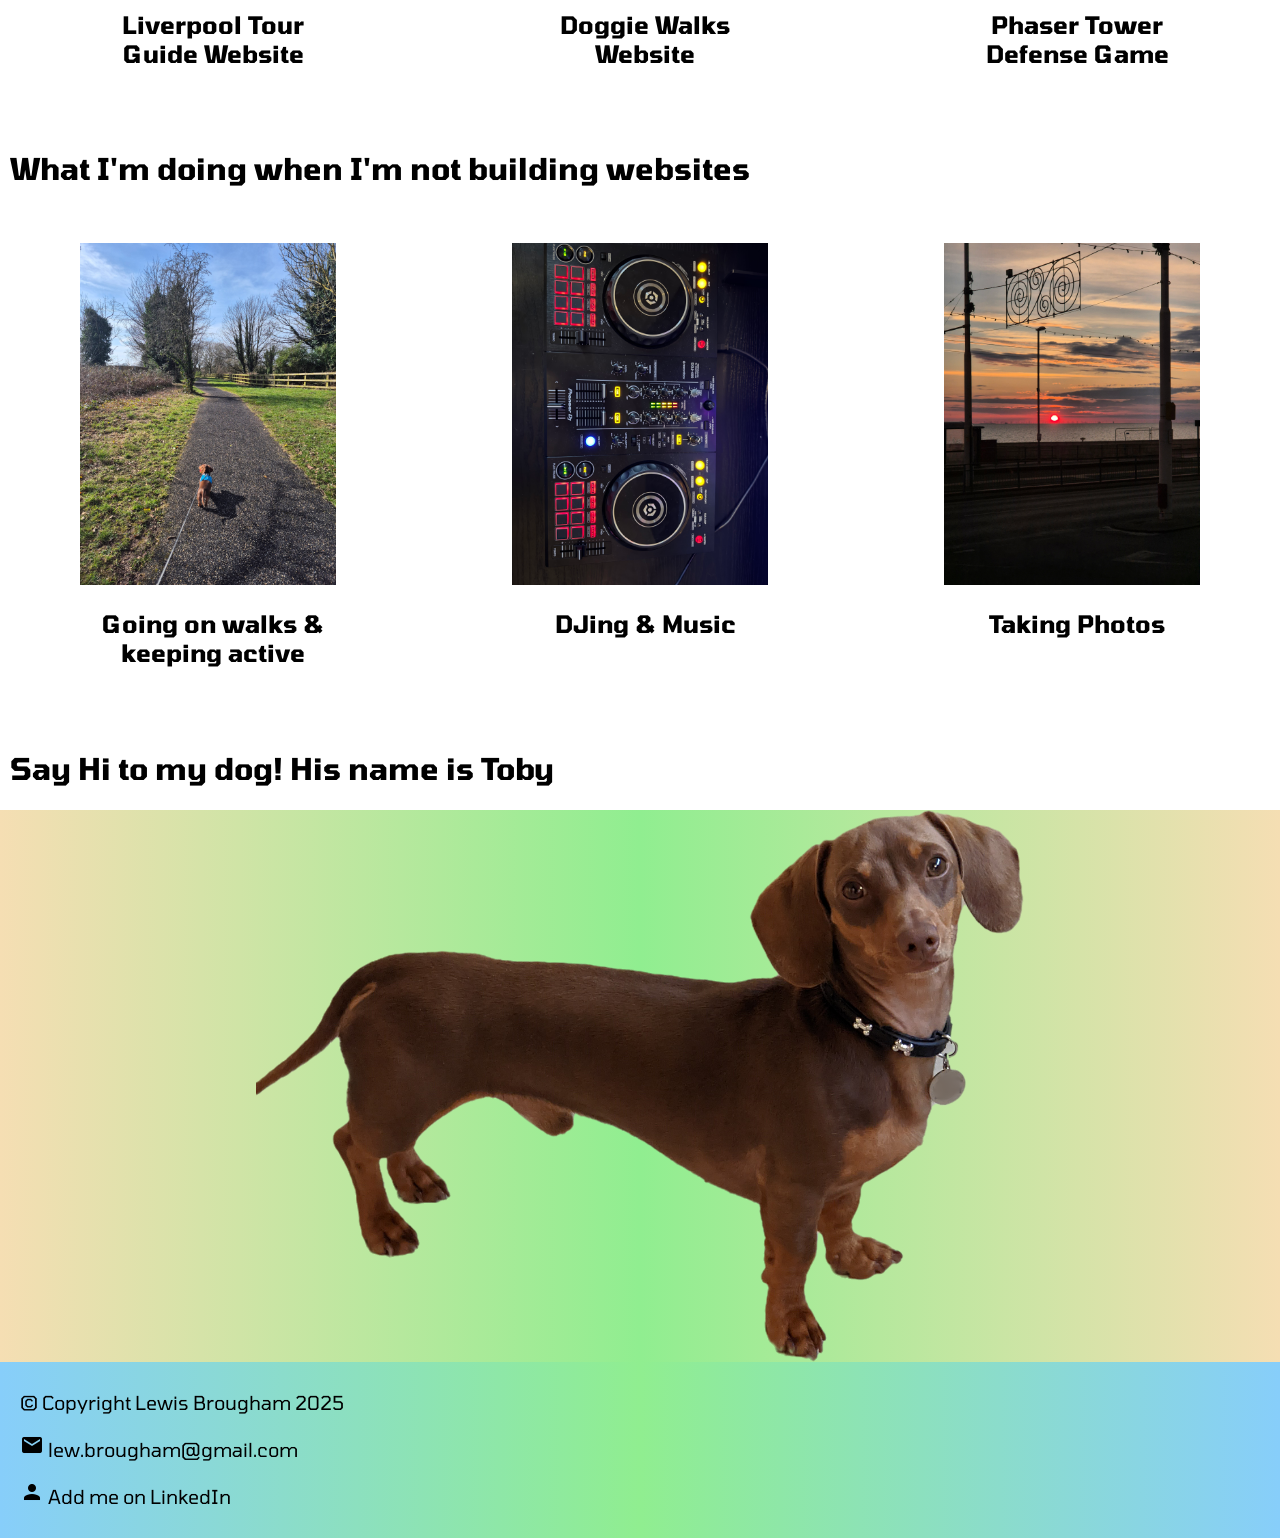
==== commit 76a992f1: "list edited again and errors fix" ====
--- a/index.html
+++ b/index.html
@@ -29,12 +29,12 @@
             <li id="theme-toggle"><i class="material-icons">dark_mode</i> Click to change theme</li>
         </ul>
     </header>
-<p>I’m a graduate in Web Design 7 Development from Edge Hill University. I’m passionate about creating intuitive, 
+<p>I’m a graduate in Web Design and Development from Edge Hill University. I’m passionate about creating intuitive, 
     accessible digital experiences and have a strong foundation in UX research, prototyping, usability testing, front-end development and more.
     Alongside my studies, I work part-time at Sainsbury’s, an experience that’s strengthened my communication, time management, and teamwork skills.</p>
 <h2>Noteworthy things about me:</h2>    
 <ul>
-    <li>I have over 22 years of experience in converting oxygen to carbon dioxide.</li>
+    <li>I have over 22 years of experience so far converting oxygen to carbon dioxide.</li>
     <li>I graduated from Edge Hill University with a 2:1 in Web Design and Development.</li>
     <li>I enjoy DJing as a hobby (living room and kitchen gigs only, sorry Creamfields).</li>
     <li>I have worked at Sainsbury's for 4 years now, still can’t find half the products when someone asks, they keep moving them around!</li>
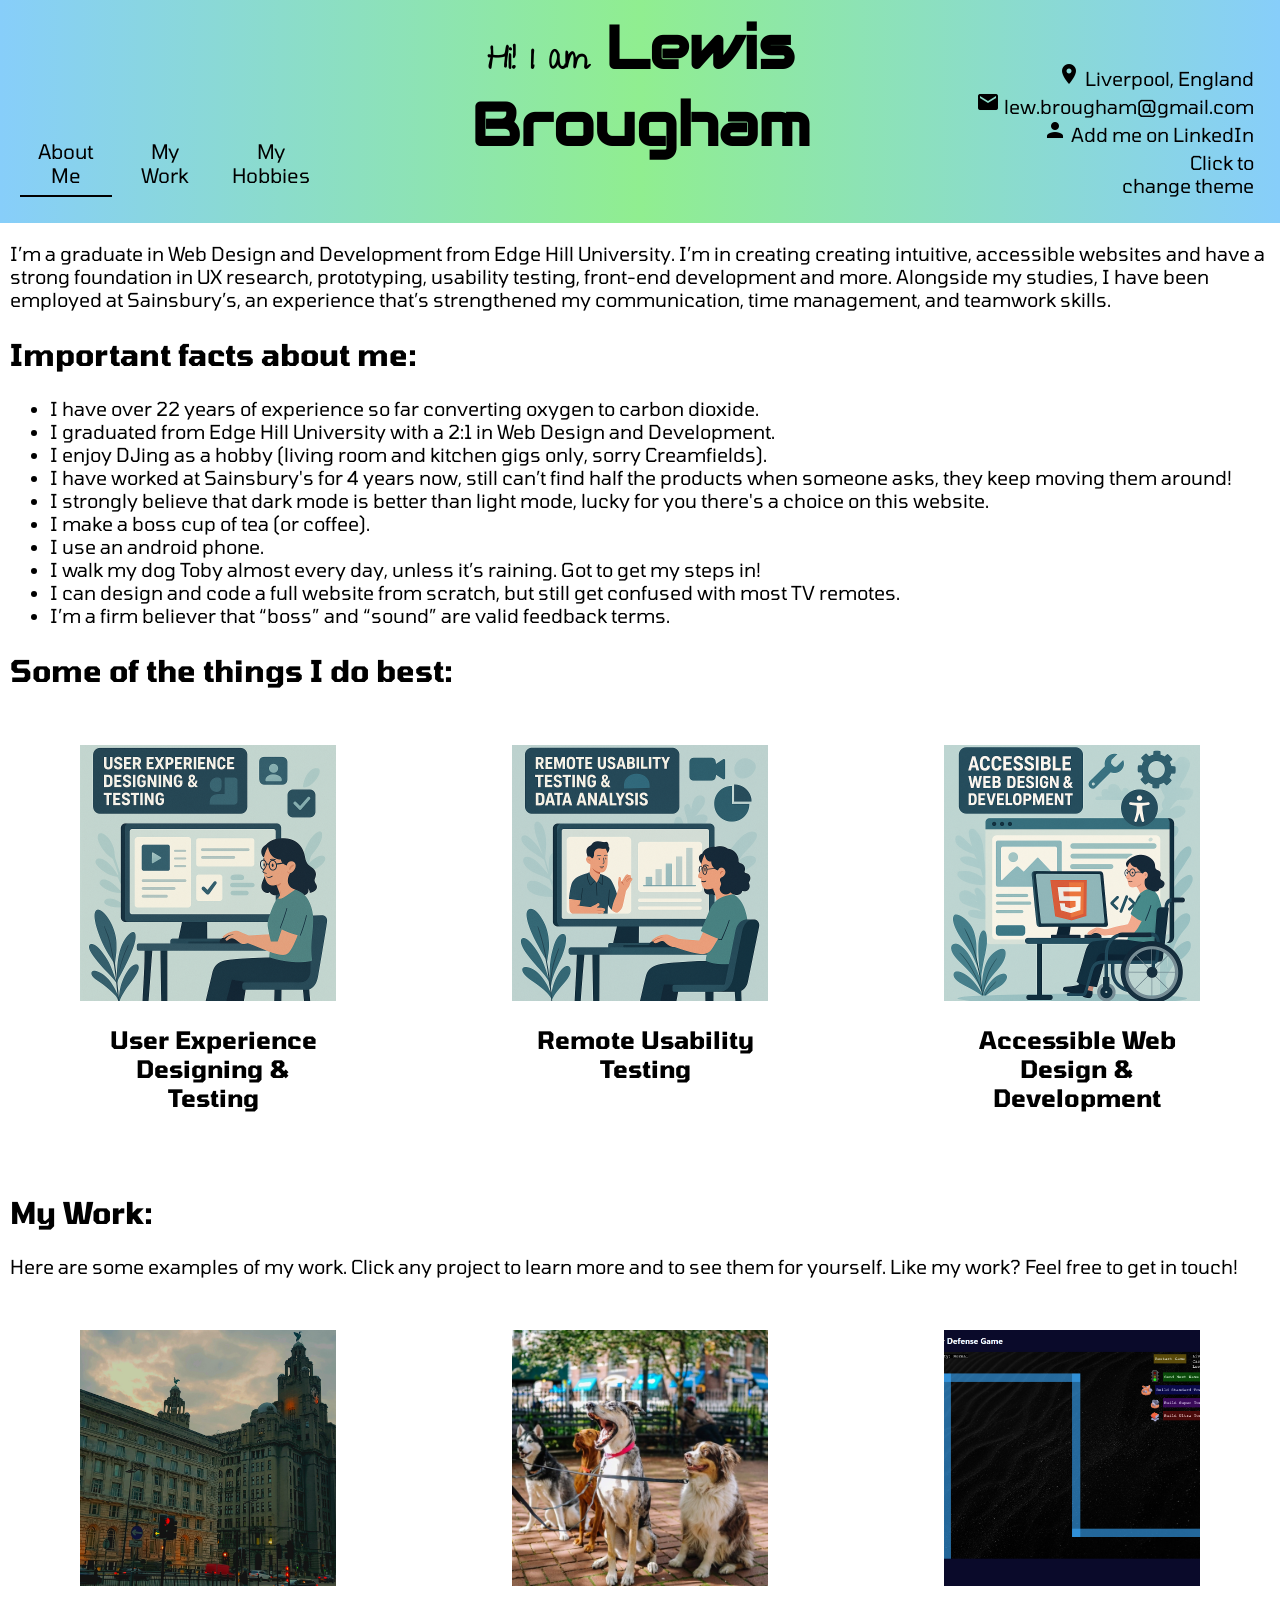
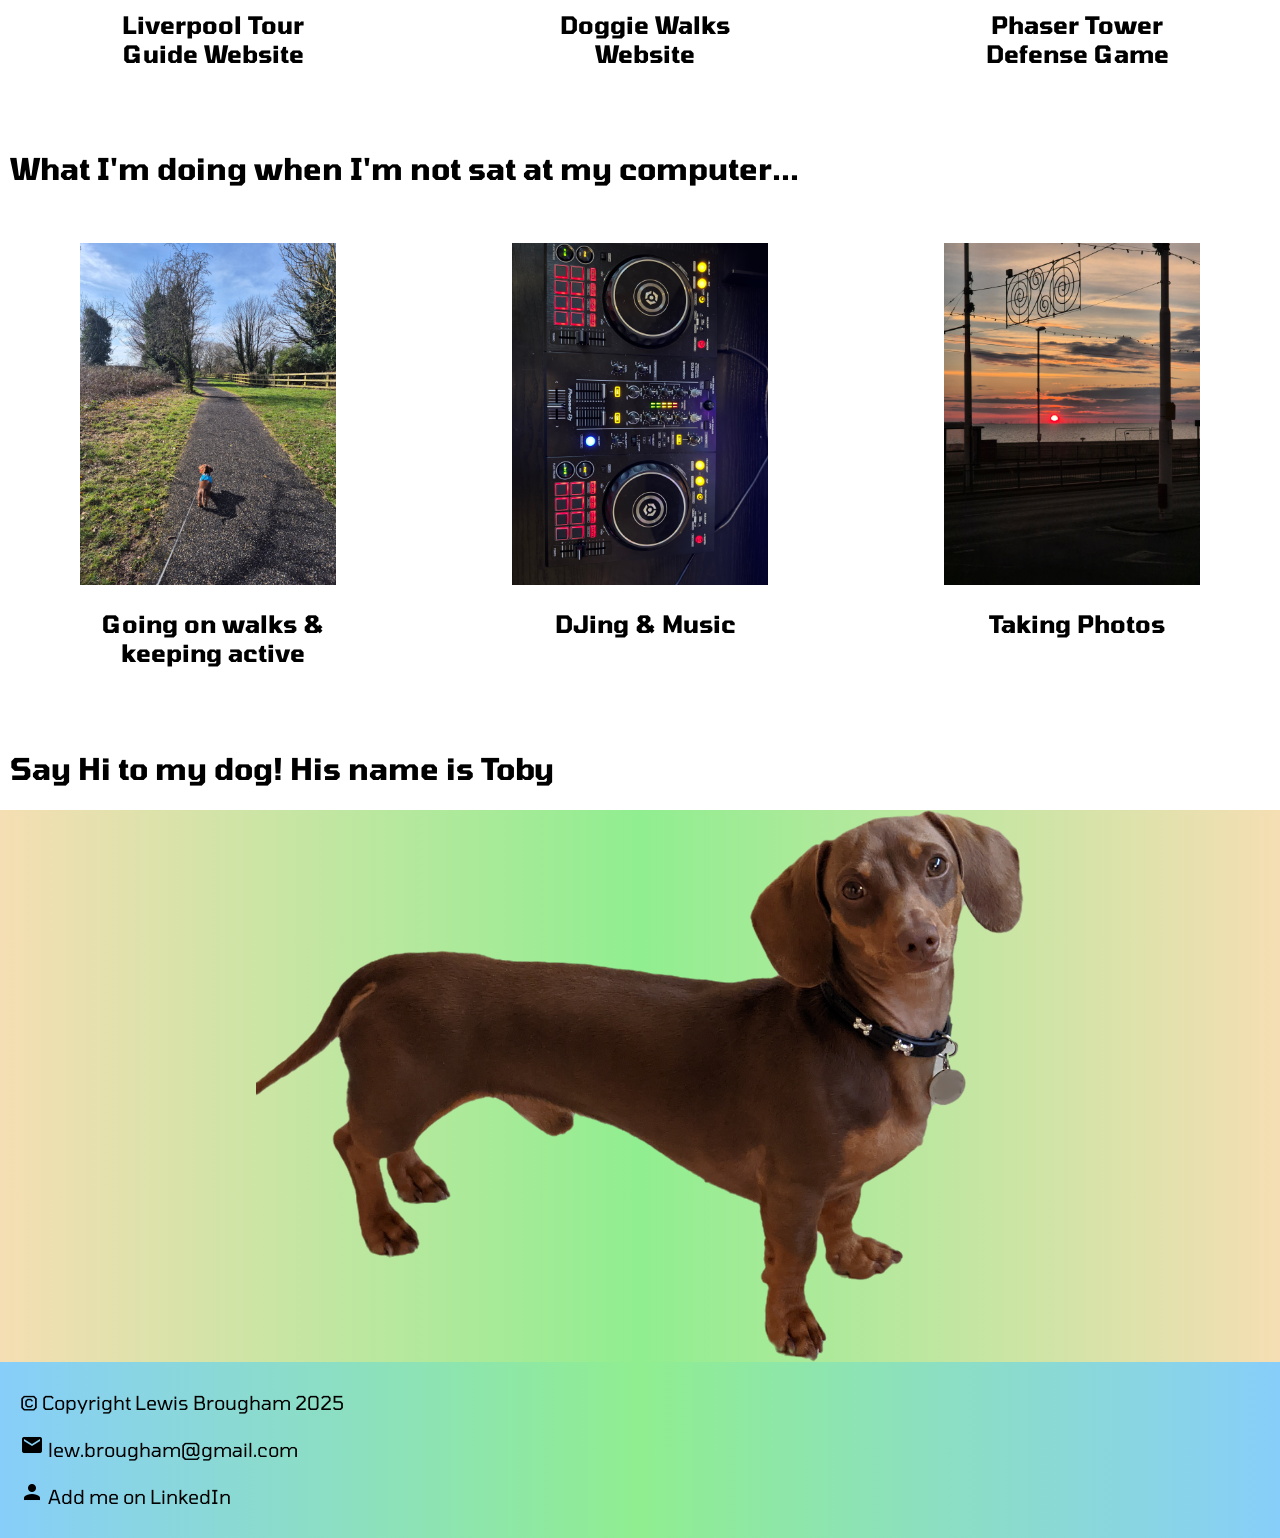
==== commit 65e75089: "list edited again and errors fix 2" ====
--- a/index.html
+++ b/index.html
@@ -29,32 +29,32 @@
             <li id="theme-toggle"><i class="material-icons">dark_mode</i> Click to change theme</li>
         </ul>
     </header>
-<p>I’m a graduate in Web Design and Development from Edge Hill University. I’m passionate about creating intuitive, 
-    accessible digital experiences and have a strong foundation in UX research, prototyping, usability testing, front-end development and more.
-    Alongside my studies, I work part-time at Sainsbury’s, an experience that’s strengthened my communication, time management, and teamwork skills.</p>
-<h2>Noteworthy things about me:</h2>    
+<p>I’m a graduate in Web Design and Development from Edge Hill University. I’m in creating creating intuitive, 
+    accessible websites and have a strong foundation in UX research, prototyping, usability testing, front-end development and more.
+    Alongside my studies, I have been employed at Sainsbury’s, an experience that’s strengthened my communication, time management, and teamwork skills.</p>
+<h2>Important facts about me:</h2>    
 <ul>
     <li>I have over 22 years of experience so far converting oxygen to carbon dioxide.</li>
     <li>I graduated from Edge Hill University with a 2:1 in Web Design and Development.</li>
     <li>I enjoy DJing as a hobby (living room and kitchen gigs only, sorry Creamfields).</li>
     <li>I have worked at Sainsbury's for 4 years now, still can’t find half the products when someone asks, they keep moving them around!</li>
-    <li>I strongly believe that dark mode is better than light mode, lucky for you I have given you a choice on this website.</li>
+    <li>I strongly believe that dark mode is better than light mode, lucky for you there's a choice on this website.</li>
     <li>I make a boss cup of tea (or coffee).</li>
     <li>I use an android phone.</li>
     <li>I walk my dog Toby almost every day, unless it’s raining. Got to get my steps in!</li>
     <li>I can design and code a full website from scratch, but still get confused with most TV remotes.</li>
     <li>I’m a firm believer that “boss” and “sound” are valid feedback terms.</li>
 </ul>
-<h2>Things I do best:</h2>
+<h2>Some of the things I do best:</h2>
 <article class="about">
     <figure class="skill">
         <figure class="skillhead">
             <h3>User Experience Designing & Testing</h3>
             <img class="gridimg" src="assets/ux.png" alt="Image of User Experience Designing & Testing">
         </figure>
-            <p>During my Fundamentals of UX Design module at university, I conducted a UX study on a Virtual Learning Environment (VLE) to evaluate user preferences and pain points of the system. 
-                To gather insights, I designed and distributed  user surveys to users of this system. Ensuring that the questions they contained were unbiased and carefully considered.</p>
-            <p>Using the survey data, I gathered multiple redesign concepts using the Crazy 8’s method, refining the most suitable concept into a more detailed sketch. 
+            <p>During my Fundamentals of UX Design module at university, I conducted a UX study on a specific Virtual Learning Environment (VLE) to evaluate user preferences and pain points of the system. 
+                To gather insights, I designed and distributed user surveys to users of this system. Ensuring that the questions they contained were unbiased and carefully considered.</p>
+            <p>Using the survey data, I gathered multiple redesign concepts by using the Crazy 8’s method, refining the most suitable concept into a more detailed sketch. 
                 I then developed a wireframe incorporating real content that would be in the VLE, followed by a fully interactive prototype in Figma for testing purposes.</p>
             <p>To assess usability of my proposed redesign, I conducted Think-Aloud testing with users of the original VLE, gathering feedback on improvements and potential new issues. The results were compiled into a report, 
                 which contained the processes of analysing user preferences, the redesign development, and a conclusion of whether the proposed VLE effectively addressed identified pain points while ensuring no new usability concerns were introduced.</p>
@@ -65,8 +65,8 @@
             <img class="gridimg" src="assets/usability.png" alt="Image of Remote Usability Testing & Data Analysis">
         </figure>
             <p>Following on from my Fundamentals of UX module. I completed a Usability Testing & Data Analysis module, which introduced me to testing websites without access to real users</p>
-            <p>I conducted a usability assessment of a website to identify usability, accessibility, and performance issues. Unlike my previous module which relied on user surveys and direct user testing, 
-                this assessment focused on analytical methods to evaluate the site without direct user involvement.</p>
+            <p>I conducted a usability assessment of a summer camp website to identify usability, accessibility, and performance issues. Unlike my previous module which relied on user surveys and direct user testing, 
+                this assessment focused on analytical methods to evaluate the site without having in-person access to any users.</p>
             <p>I performed log analysis on the site's raw log data using Python tools such as Pandas & MatPlotLib (after firstly cleaning unnecessary data), as well as Accessibility & Performance testing using tools such as Chrome's LightHouse & ARC Toolkit.  
                 A Cognitive Walkthrough was also performed to identify any issues with the site's flow. All of these methods helped to assess the overall user experience of the site with no access to users personally.
                 These methods helped identify potential usability barriers, performance inefficiencies, and user flow disruptions, particularly those that could slow down or discourage users from completing actions, such as paying their deposit.</p>
@@ -82,8 +82,8 @@
                 This module also introduced me to CSS, including CSS Grid & Flex for responsive layouts. During this module, I completed 10 small portfolio tasks to demonstrate my understanding,
                 as well as the development of a full site based on screenshots of the desired design. I also created a mobile layout of this website that remains fully accessible for those viewing on mobile with smaller screens.
             </p>
-            <p>I have since developed several more accessible websites, expanding my knowledge. Examples of these include a site for a fictious dog walking company where I followed a brief, and created a website according to it. 
-                The goal of this website was for users to contact the company and get them business. I also created a web page for an air fryer, with it's goal to get users to purchase the product. 
+            <p>I have since developed several more accessible websites, expanding my knowledge. Examples of these include a site for a fictious dog walking company where I followed a client brief (NOT a real client, just a form), and created a website according to it. 
+                The goal of this website was for users to contact the company and make the business sales. 
             </p>
             <p>My final project at university was to create a website that stands out compared to other websites which all follow very similar design patterns to one another. My website was a tour guide to Liverpool.
                 I chose to make a site on this as I found that all tourist websites were very similar to each other, which gave me ideas on how to make my one unique in comparison. I used my UX skills during this project to ensure
@@ -91,7 +91,7 @@
             </p>
     </figure>
 </article>   
-<h2 id="mywork">My Work</h2>
+<h2 id="mywork">My Work:</h2>
 <p>Here are some examples of my work. Click any project to learn more and to see them for yourself. Like my work? Feel free to get in touch!</p>
 <article class="mywork">
     <figure class="work">
@@ -100,9 +100,9 @@
             <img class="gridimg" src="assets/work1.jpg" alt="Image of User Experience Designing & Testing">
         </figure>
             <p><a class="link" href="https://scouse-liverpool-guide.netlify.app" target="_blank">Click here to view my Liverpool Tour Guide Website</a></p>
-            <p>For my final project at University, I chose a project called "The Web is Boring!" in which I was tasked with designing & developing a website that stands out compared to other sites which all follow the same, standardised design patterns.
-                I chose to make my website a tourist guide to the city of Liverpool, as being from there myself simplified the content gathering process tremendously. I chose this project as it gave me a great opportunity to demonstrate what I had learned
-            througout the course of my degree, specifically the knowledge from the UX & Usability modules that I mentioned in my Skills section.</p>
+            <p>For my final project at University, I chose a project called "The Web is Boring!" in which I was tasked with designing & developing a website that stands out compared to other sites which all follow the same, standardised design patterns, and investigate any UX issues that arise from this unique design.
+                I chose to make my website a tourist guide to the city of Liverpool, as being from there myself simplified the content gathering process massively. I chose this project as it gave me a great opportunity to demonstrate what I had learned
+            througout the course of my degree, specifically the knowledge from the UX & Usability testing modules.</p>
             <p>Before starting this build, I did a desk research survey on 5 existing tourist sites to evaluate which content they provided, as well as what their designs were like. I gathered all of the content ideas into a table, 
                 and found that all of the designs were very similar. All sites had the same large banner image, with a nav bar across the top. And they mostly contained the same colour schemes with blue and orange accents.
                 This gave me some ideas of how to make my site stand out and be different to all of these other websites. I also conducted short user surveys and handed them to possible users of a site like this, 
@@ -111,8 +111,10 @@
                 The 8 designs were then narrowed down to just one which I felt was the most appropiate, and this was developed into a higher fidelity sketch with more detail. Once happy with this, I then used Figma, a prototyping tool, 
                 to create an interactive prototype of the website with some real content added. This allowed me to test out the navigation system for myself to identify whether it would be suitable. I also got users to test this system to ensure it's ease of use.
             </p>
-            <p>Finally the site was ready to be built. I used an evolutionary prototyping method whilst building the site, incorporating one feature at a time and testing it as i go to ensure that it works as intended. This eliminates the possibility of
-                serious issues arising later on in development and taking more time to fix.
+            <p>I ended up deciding to flip standard web design on its head (quite literally) and made an inverted page scroll site, with a standout navigation system that is remeniscent of the Windows 8 start screen. 
+                The testing revealed that users appreciated the navigation system and found it engaging, but the inverted scroll did cause issues at first. A prompt was added and spacing/borders adjusted to give users a clearer idea of how the site is navigated.</p>
+            <p>
+                The accompanying report explained that there were UX issues as a result of this unique design. This proves the reason why the web is boring today, as users are used to standard layouts and interactions. Incase you're wondering, I got a mark of 61 for this project!
             </p>
     </figure>
     <figure class="work">
@@ -138,7 +140,7 @@
             <img class="gridimg" src="assets/work4.png" alt="Image of Accessible Web Design & Development">
         </figure>
             <p><a class="link" href="https://accessible-tower-defense-game-robot-j.netlify.app" target="_blank">Click here to view & play my Phaser Tower Defense Game (only working on desktop currently)</a></p>
-            <p>This is a game I had to design & develop during my Mobile Applications & Games Development module at University. I was tasked to use the Phaser JavaScript framework to develop a game that implemented a series of features,
+            <p>This is a game I had to design & develop during my Games Development module at University. I was tasked to use the Phaser JavaScript framework to develop a game that implemented a series of features,
                 which are as follows: A main menu which allows the user to select the game type/difficulty, Particle effects, Score tracking, Collision detection, Achievements to award the player as they progress, and a difficulty modifier with 3 modes; Easy Medium & Hard.
             </p>
             <p>I chose to develop a Tower Defense game as it is able to effectively accomodate the required features, and I enjoyed the gameplay of other similar games such as Bloons TD, so decided to create my own.
@@ -148,9 +150,10 @@
             <p>Prior to developing this game, I designed a flowchart to plan how the game loop would work. This simplified the development process as it allowed me to understand how the game was to work before building it in the code.
                 As with my other projects, I used a prototyping methodology, where I implemented one feature and got it working perfect before moving on to the next. This helped to prevent any issues arising later on in the game development.
             </p>
+            <p>The game does not adapt to a mobile layout, as this was not in scope for the coursework.</p>
     </figure>
 </article>   
-<h2 id="hobbies">What I'm doing when I'm not building websites</h2> 
+<h2 id="hobbies">What I'm doing when I'm not sat at my computer...</h2> 
 <article class="about">
     <figure class="skill">
         <figure class="skillhead">
